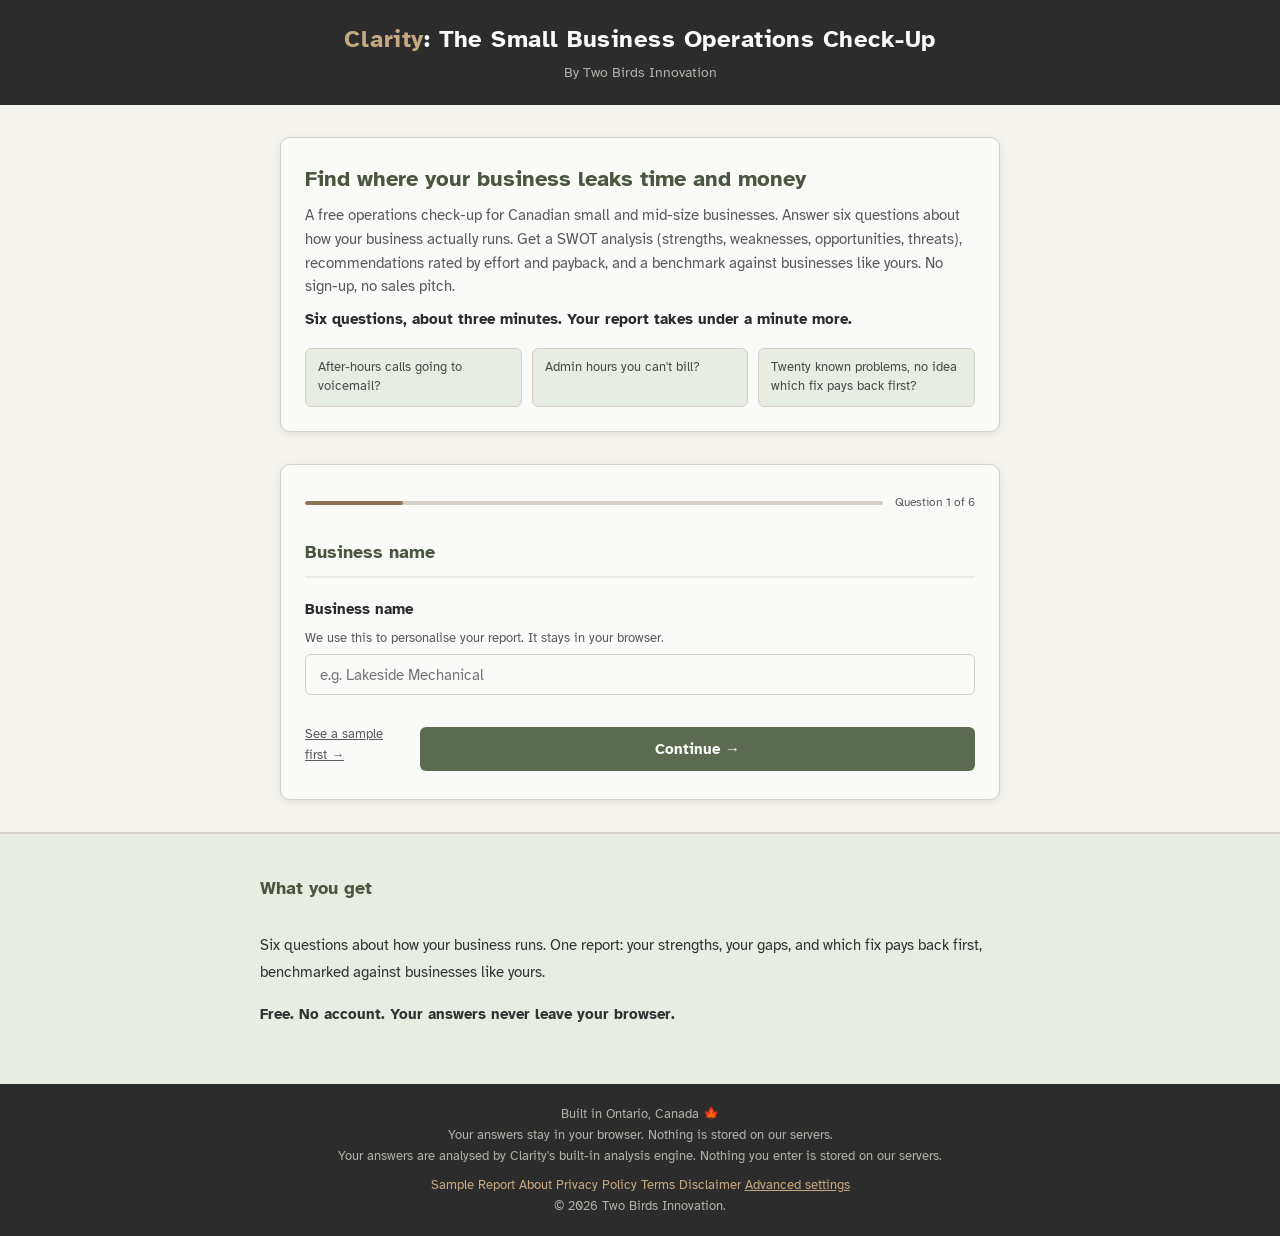
==== index.html @ e4f95f3f "fix(copy): match discovery-call copy to the actual 30-minute cal.com slot The cal.com/twobirds-4n5aj" ====
<!DOCTYPE html>
<html lang="en-CA">
<head>
  <meta charset="UTF-8">
  <meta name="viewport" content="width=device-width, initial-scale=1.0">
  <title>Clarity: Free Operations Check-Up for Canadian Small Businesses | Two Birds Innovation</title>
  <meta name="description" content="Free operations check-up for Canadian small businesses. Answer six questions and get a SWOT analysis, effort-versus-payback recommendations, quick wins, and an industry benchmark. No sign-up.">
  <meta property="og:title" content="Clarity: Free Small Business Operations Check-Up">
  <meta property="og:description" content="Find where your business leaks time and money. A free operations check-up: SWOT analysis, effort-versus-payback recommendations, and an industry benchmark in minutes.">
  <meta property="og:type" content="website">
  <meta property="og:url" content="https://twobirds-kramerica.github.io/clarity/">
  <meta property="og:locale" content="en_CA">
  <link rel="icon" href="data:image/svg+xml,<svg xmlns='http://www.w3.org/2000/svg' viewBox='0 0 100 100'><text y='.9em' font-size='90'>🔍</text></svg>">
  <script type="application/ld+json">
  {
    "@context": "https://schema.org",
    "@graph": [
      {
        "@type": "WebApplication",
        "@id": "https://twobirds-kramerica.github.io/clarity/#app",
        "name": "Clarity: Small Business Operations Check-Up",
        "description": "Free operations check-up for Canadian SMEs. Answers 6 questions and delivers a SWOT analysis, effort-versus-payback recommendations, quick wins, and a readiness score with industry benchmarks.",
        "url": "https://twobirds-kramerica.github.io/clarity/",
        "applicationCategory": "BusinessApplication",
        "operatingSystem": "Web",
        "offers": {
          "@type": "Offer",
          "price": "0",
          "priceCurrency": "CAD",
          "availability": "https://schema.org/InStock"
        },
        "featureList": [
          "Readiness score with Canadian industry benchmarks",
          "SWOT analysis (Strengths, Weaknesses, Opportunities, Threats)",
          "Priority recommendations with effort and payback ratings",
          "Quick wins for immediate action",
          "No sign-up required",
          "Results shareable as PDF"
        ],
        "inLanguage": "en-CA",
        "provider": { "@id": "https://twobirds-kramerica.github.io/two-birds-innovation/#org" }
      },
      {
        "@type": "LocalBusiness",
        "@id": "https://twobirds-kramerica.github.io/two-birds-innovation/#org",
        "name": "Two Birds Innovation",
        "description": "Operations consulting for small and medium-sized businesses in Southwestern Ontario. Helps SMEs find and fix the places their operations leak time and money.",
        "url": "https://twobirds-kramerica.github.io/two-birds-innovation/",
        "address": {
          "@type": "PostalAddress",
          "addressRegion": "ON",
          "addressCountry": "CA"
        },
        "areaServed": {
          "@type": "AdministrativeArea",
          "name": "Southwestern Ontario, Canada"
        },
        "makesOffer": {
          "@type": "Offer",
          "itemOffered": {
            "@type": "Service",
            "name": "Business Operations Assessment",
            "description": "Structured check-up that assesses a business's operations across process, systems, data, and people."
          }
        }
      }
    ]
  }
  </script>
  <style>
    @font-face{font-family:'Atkinson Hyperlegible';font-style:italic;font-weight:400;font-display:optional;src:url('fonts/atkinson-hyperlegible/atkinson-italic-400-ext.woff2') format('woff2');unicode-range:U+0100-02BA,U+02BD-02C5,U+02C7-02CC,U+02CE-02D7,U+02DD-02FF,U+0304,U+0308,U+0329,U+1D00-1DBF,U+1E00-1E9F,U+1EF2-1EFF,U+2020,U+20A0-20AB,U+20AD-20C0,U+2113,U+2C60-2C7F,U+A720-A7FF}
    @font-face{font-family:'Atkinson Hyperlegible';font-style:italic;font-weight:400;font-display:optional;src:url('fonts/atkinson-hyperlegible/atkinson-italic-400.woff2') format('woff2');unicode-range:U+0000-00FF,U+0131,U+0152-0153,U+02BB-02BC,U+02C6,U+02DA,U+02DC,U+0304,U+0308,U+0329,U+2000-206F,U+20AC,U+2122,U+2191,U+2193,U+2212,U+2215,U+FEFF,U+FFFD}
    @font-face{font-family:'Atkinson Hyperlegible';font-style:normal;font-weight:400;font-display:optional;src:url('fonts/atkinson-hyperlegible/atkinson-normal-400-ext.woff2') format('woff2');unicode-range:U+0100-02BA,U+02BD-02C5,U+02C7-02CC,U+02CE-02D7,U+02DD-02FF,U+0304,U+0308,U+0329,U+1D00-1DBF,U+1E00-1E9F,U+1EF2-1EFF,U+2020,U+20A0-20AB,U+20AD-20C0,U+2113,U+2C60-2C7F,U+A720-A7FF}
    @font-face{font-family:'Atkinson Hyperlegible';font-style:normal;font-weight:400;font-display:optional;src:url('fonts/atkinson-hyperlegible/atkinson-normal-400.woff2') format('woff2');unicode-range:U+0000-00FF,U+0131,U+0152-0153,U+02BB-02BC,U+02C6,U+02DA,U+02DC,U+0304,U+0308,U+0329,U+2000-206F,U+20AC,U+2122,U+2191,U+2193,U+2212,U+2215,U+FEFF,U+FFFD}
    @font-face{font-family:'Atkinson Hyperlegible';font-style:normal;font-weight:700;font-display:optional;src:url('fonts/atkinson-hyperlegible/atkinson-bold-700-ext.woff2') format('woff2');unicode-range:U+0100-02BA,U+02BD-02C5,U+02C7-02CC,U+02CE-02D7,U+02DD-02FF,U+0304,U+0308,U+0329,U+1D00-1DBF,U+1E00-1E9F,U+1EF2-1EFF,U+2020,U+20A0-20AB,U+20AD-20C0,U+2113,U+2C60-2C7F,U+A720-A7FF}
    @font-face{font-family:'Atkinson Hyperlegible';font-style:normal;font-weight:700;font-display:optional;src:url('fonts/atkinson-hyperlegible/atkinson-bold-700.woff2') format('woff2');unicode-range:U+0000-00FF,U+0131,U+0152-0153,U+02BB-02BC,U+02C6,U+02DA,U+02DC,U+0304,U+0308,U+0329,U+2000-206F,U+20AC,U+2122,U+2191,U+2193,U+2212,U+2215,U+FEFF,U+FFFD}
    *, *::before, *::after { box-sizing: border-box; margin: 0; padding: 0; }

    :root {
      --olive: #5C6B4F;
      --olive-dark: #4A5640;
      --olive-light: #E8EDE4;
      --charcoal: #2C2C2C;
      --charcoal-light: #4A4A4A;
      --white: #FAFAF8;
      --cream: #F5F3EE;
      --accent: #8B7355;
      --accent-light: #C4A882;
      --error: #962C2C; /* darkened from #B44D4D to meet WCAG AA (4.5:1) on #FDE8E8 */
      --success: #5C8A4F;
      --text: #333333;
      --text-light: #5A5A5A;
      --text-warm: #5C584E;
      --border: #D4D0C8;
      --shadow: 0 2px 8px rgba(0,0,0,0.08);
      --shadow-lg: 0 4px 20px rgba(0,0,0,0.12);
      --radius: 10px;
      --max-width: 760px;
    }

    html { scroll-behavior: smooth; }

    body {
      font-family: 'Atkinson Hyperlegible', -apple-system, BlinkMacSystemFont, 'Segoe UI', Arial, sans-serif;
      background: var(--cream);
      color: var(--text);
      line-height: 1.6;
      min-height: 100vh;
      display: flex;
      flex-direction: column;
    }

    a { color: var(--olive); }
    a:focus-visible, button:focus-visible, input:focus-visible, select:focus-visible, textarea:focus-visible {
      outline: 3px solid var(--olive);
      outline-offset: 2px;
    }

    /* ── Header ────────────────────────────────── */
    .site-header {
      background: var(--charcoal);
      color: var(--white);
      padding: 1.25rem 1.5rem;
      text-align: center;
    }
    .site-header h1 {
      font-size: 1.5rem;
      font-weight: 700;
      letter-spacing: 0.02em;
    }
    .site-header h1 span { color: var(--accent-light); }
    .site-header p {
      font-size: 0.88rem;
      color: #B0B0A8;
      margin-top: 0.25rem;
    }

    /* ── Main ──────────────────────────────────── */
    main {
      flex: 1;
      width: 100%;
      max-width: var(--max-width);
      margin: 0 auto;
      padding: 2rem 1.25rem;
    }

    /* ── Setup Screen ─────────────────────────── */
    .setup-screen {
      display: none;
      max-width: 480px;
      margin: 3rem auto;
      background: var(--white);
      border: 1px solid var(--border);
      border-radius: var(--radius);
      padding: 2.5rem 2rem;
      box-shadow: var(--shadow-lg);
      text-align: center;
    }
    .setup-screen.active { display: block; }
    .setup-screen h2 {
      font-size: 1.35rem;
      color: var(--olive-dark);
      margin-bottom: 0.5rem;
      text-wrap: balance;
    }
    .setup-screen .setup-sub {
      font-size: 0.9rem;
      color: var(--text-light);
      margin-bottom: 1.75rem;
      line-height: 1.55;
    }
    .setup-screen .form-group {
      text-align: left;
      margin-bottom: 1.25rem;
    }
    .setup-screen .setup-link {
      display: inline-block;
      margin-top: 1rem;
      font-size: 0.88rem;
      font-weight: 600;
    }

    /* ── Intro ─────────────────────────────────── */
    .intro {
      display: none;
      background: var(--white);
      border: 1px solid var(--border);
      border-radius: var(--radius);
      padding: 1.5rem;
      margin-bottom: 2rem;
      box-shadow: var(--shadow);
    }
    .intro.active { display: block; }
    .intro h2 { font-size: 1.35rem; color: var(--olive-dark); margin-bottom: 0.5rem; text-wrap: balance; }
    .intro p { font-size: 0.92rem; color: var(--text-light); }
    .symptom-strip {
      display: grid;
      grid-template-columns: 1fr 1fr 1fr;
      gap: 0.6rem;
      margin-top: 1rem;
    }
    .symptom-card {
      background: var(--olive-light);
      border: 1px solid var(--border);
      border-radius: 6px;
      padding: 0.6rem 0.75rem;
      font-size: 0.84rem;
      color: var(--charcoal-light);
      line-height: 1.4;
    }
    @media (max-width: 600px) {
      .symptom-strip { grid-template-columns: 1fr; }
    }

    /* ── Form ──────────────────────────────────── */
    .diagnostic-form {
      display: none;
      background: var(--white);
      border: 1px solid var(--border);
      border-radius: var(--radius);
      padding: 1.75rem 1.5rem;
      box-shadow: var(--shadow);
    }
    .diagnostic-form.active { display: block; }
    .diagnostic-form h2 {
      font-size: 1.15rem;
      color: var(--olive-dark);
      margin-bottom: 1.25rem;
      padding-bottom: 0.75rem;
      border-bottom: 2px solid var(--olive-light);
    }

    .form-group {
      margin-bottom: 1.25rem;
    }
    .form-group label {
      display: block;
      font-weight: 600;
      font-size: 0.92rem;
      margin-bottom: 0.35rem;
      color: var(--charcoal);
    }
    .form-group .hint {
      display: block;
      font-size: 0.82rem;
      color: var(--text-light);
      margin-bottom: 0.35rem;
    }

    input[type="text"],
    input[type="password"],
    select,
    textarea {
      width: 100%;
      padding: 0.65rem 0.85rem;
      border: 1px solid var(--border);
      border-radius: 6px;
      font-size: 0.95rem;
      font-family: inherit;
      color: var(--text);
      background: var(--white);
      transition: border-color 0.2s;
    }
    input:focus, select:focus, textarea:focus {
      border-color: var(--olive);
    }
    textarea { resize: vertical; min-height: 80px; }

    .form-row {
      display: grid;
      grid-template-columns: 1fr 1fr;
      gap: 1rem;
    }

    /* ── Checkbox Group ────────────────────────── */
    .checkbox-group {
      display: grid;
      grid-template-columns: 1fr 1fr;
      gap: 0.5rem 1rem;
    }
    .checkbox-group label {
      font-weight: 400;
      font-size: 0.9rem;
      display: flex;
      align-items: center;
      gap: 0.45rem;
      cursor: pointer;
    }
    .checkbox-group input[type="checkbox"] {
      width: 18px;
      height: 18px;
      accent-color: var(--olive);
      flex-shrink: 0;
    }
    /* ── Buttons ───────────────────────────────── */
    .btn {
      display: inline-flex;
      align-items: center;
      justify-content: center;
      gap: 0.5rem;
      padding: 0.75rem 1.5rem;
      border: none;
      border-radius: 6px;
      font-size: 0.95rem;
      font-weight: 600;
      font-family: inherit;
      cursor: pointer;
      transition: background 0.2s, transform 0.1s;
      min-height: 44px;
      min-width: 44px;
      text-decoration: none;
    }
    .btn:active { transform: scale(0.98); }

    .btn-primary {
      background: var(--olive);
      color: var(--white);
      width: 100%;
      margin-top: 0.5rem;
    }
    .btn-primary:hover { background: var(--olive-dark); }
    .btn-primary:disabled {
      background: #999;
      cursor: not-allowed;
      transform: none;
    }


    /* ── Responsive: Tablet ────────────────────── */
    @media (max-width: 768px) {
      main { padding: 1.5rem 1rem; }
    }

    /* ── Responsive: Mobile ────────────────────── */
    @media (max-width: 600px) {
      .form-row { grid-template-columns: 1fr; }
      .swot-grid { grid-template-columns: 1fr; }
      .checkbox-group { grid-template-columns: 1fr; }
      main { padding: 1rem; }
      .diagnostic-form, .intro { padding: 1.25rem 1rem; }
      .setup-screen { padding: 1.75rem 1.25rem; margin: 1.5rem auto; }
      .results-actions { flex-direction: column; }
      .results-actions .btn { min-width: unset; }
    }

    /* ── 375px phone ──────────────────────────── */
    @media (max-width: 375px) {
      body { font-size: 16px; overflow-x: hidden; }
      main { padding: 0.75rem; }
      .diagnostic-form, .intro, .setup-screen { padding: 1rem 0.75rem; }
      .btn { min-height: 44px; font-size: 1rem; width: 100%; }
      .btn-accent { padding: 14px 20px; font-size: 1.1rem; }
      img, iframe { max-width: 100%; height: auto; }
      h1 { font-size: 1.4rem; }
      h2 { font-size: 1.1rem; }
      .cta-card { padding: 1rem; }
      .cta-card .btn { font-size: 1rem; padding: 14px; }
      .econ-metrics { gap: 1rem; }
      .econ-metric { min-width: 70px; }
    }

    /* ── Skip link ─────────────────────────────── */
    .skip-link {
      position: absolute;
      top: -100%;
      left: 1rem;
      background: var(--olive);
      color: var(--white);
      padding: 0.5rem 1rem;
      border-radius: 0 0 6px 6px;
      z-index: 100;
      font-size: 0.9rem;
    }
    .skip-link:focus { top: 0; }

    /* ── Question step cards ─────────────────────────────────────── */
    .question-card { display: none; }
    .question-card.active { display: block; }
    .question-card.slide-out-left { display: block; pointer-events: none; }
    .question-card.slide-out-right { display: block; pointer-events: none; }

    .step-progress {
      display: flex;
      align-items: center;
      gap: 0.75rem;
      margin-bottom: 1.75rem;
    }
    .step-progress-bar {
      flex: 1;
      height: 4px;
      background: var(--border);
      border-radius: 2px;
      overflow: hidden;
    }
    .step-progress-bar > div {
      height: 100%;
      background: var(--accent);
      border-radius: 2px;
      transition: width 0.3s ease;
    }
    #progressLabel {
      font-size: 0.78rem;
      color: var(--text-light);
      white-space: nowrap;
    }
    .question-heading {
      font-size: 1.3rem;
      font-weight: 700;
      color: var(--olive-dark);
      margin-bottom: 1.25rem;
      line-height: 1.3;
    }
    .step-nav {
      display: flex;
      justify-content: flex-end;
      align-items: center;
      gap: 1rem;
      margin-top: 1.5rem;
    }
    .step-nav.has-back { justify-content: space-between; }
    .btn-ghost {
      background: transparent;
      border: none;
      color: var(--text-light);
      font-size: 0.9rem;
      cursor: pointer;
      padding: 0.4rem 0;
      font-family: inherit;
    }
    .btn-ghost:hover { color: var(--text); }
    .field-hint { font-size: 0.75rem; color: var(--text-light); margin-top: 0.3rem; }

    /* why-built layout inlined to prevent deferred-CSS CLS */
    .why-built { background: var(--olive-light); border-top: 2px solid var(--border); padding: 2.5rem 1.5rem; }
    .why-built-inner { max-width: var(--max-width); margin: 0 auto; }

  </style>
  <link rel="stylesheet" href="clarity-deferred.css" media="print" onload="this.media='all'">
  <noscript><link rel="stylesheet" href="clarity-deferred.css"></noscript>
</head>
<body>
  <a href="#main" class="skip-link">Skip to main content</a>

  <header class="site-header" role="banner">
    <h1><span>Clarity</span>: The Small Business Operations Check-Up</h1>
    <p>By Two Birds Innovation</p>
  </header>

  <main id="main" role="main">

    <!-- ── Setup Screen ──────────────────────── -->
    <div class="setup-screen" id="setupScreen" aria-labelledby="setupHeading">
      <h2 id="setupHeading">Advanced settings</h2>
      <p class="setup-sub" style="text-align:left;"><strong>Analysis engine.</strong> Built-in analysis (recommended) works out of the box. No setup, no account, nothing to configure. If your organisation runs its own language-model service or holds its own service credentials, you can connect them here. Most people should leave this alone.</p>

      <div class="form-group">
        <label for="setupProvider">Analysis engine</label>
        <select id="setupProvider">
          <option value="proxy" selected>Built-in analysis (recommended)</option>
          <option value="anthropic">Anthropic Claude (your own credential)</option>
          <option value="openai">OpenAI GPT-4o (your own credential)</option>
          <option value="gemini">Google Gemini (your own credential)</option>
          <option value="ollama">Ollama (local, no credential)</option>
        </select>
      </div>
      <div class="form-group" id="setupApiKeyGroup">
        <label for="setupApiKey"><span id="setupApiKeyLabel">Service credential</span></label>
        <input type="password" id="setupApiKey" placeholder="sk-ant-..." autocomplete="off" aria-required="true">
        <p class="field-hint">Paste your service credential above. It is kept in your browser only and never sent to us.</p>
      </div>
      <button type="button" class="btn btn-secondary" id="activateBtn" style="width:100%;box-sizing:border-box;">Use built-in analysis &rarr;</button>
      <a href="#" id="getKeyLink" target="_blank" rel="noopener" class="setup-link">Get a credential &rarr;</a>
      <p style="margin-top:0.75rem;font-size:0.8rem;color:var(--text-light);">For technical users only. Your credential never leaves your browser.</p>
      <button type="button" class="btn-ghost" id="setupBackBtn" style="margin-top:1rem;">&larr; Back to the check-up</button>
    </div>

    <!-- ── Intro / Hero ──────────────────────── -->
    <div class="intro active" id="introSection">
      <h2>Find where your business leaks time and money</h2>
      <p>A free operations check-up for Canadian small and mid-size businesses. Answer six questions about how your business actually runs. Get a SWOT analysis (strengths, weaknesses, opportunities, threats), recommendations rated by effort and payback, and a benchmark against businesses like yours. No sign-up, no sales pitch.</p>
      <p style="margin-top:0.6rem;font-weight:600;color:var(--charcoal);">Six questions, about three minutes. Your report takes under a minute more.</p>
      <div class="symptom-strip" aria-label="Common symptoms Clarity finds">
        <div class="symptom-card">After-hours calls going to voicemail?</div>
        <div class="symptom-card">Admin hours you can't bill?</div>
        <div class="symptom-card">Twenty known problems, no idea which fix pays back first?</div>
      </div>
    </div>

    <!-- ── Diagnostic Form ───────────────────── -->
    <form class="diagnostic-form active" id="diagnosticForm" novalidate>

      <div class="step-progress" id="stepProgress" aria-label="Diagnostic progress">
        <div class="step-progress-bar"><div id="progressFill" style="width:17%"></div></div>
        <span id="progressLabel" aria-live="polite">Question 1 of 6</span>
      </div>

      <!-- Step 1: Business Name -->
      <div class="question-card active" id="step1">
        <h2 class="question-heading">Business name</h2>
        <div class="form-group">
          <label for="businessName">Business name</label>
          <span class="hint">We use this to personalise your report. It stays in your browser.</span>
          <input type="text" id="businessName" placeholder="e.g. Lakeside Mechanical" autocomplete="organization">
        </div>
        <div class="step-nav">
          <a href="#" id="showSampleBtn2" style="font-size:0.82rem;color:var(--text-light);align-self:center;">See a sample first &rarr;</a>
          <button type="button" class="btn btn-primary next-btn" data-next="2">Continue &rarr;</button>
        </div>
      </div>

      <!-- Steps 2–6 injected at idle time by clarity.js -->

    </form>

    <!-- ── Loading ───────────────────────────── -->
    <div class="loading" id="loading" role="status" aria-live="polite">
      <div class="loading-dots" aria-hidden="true">
        <span></span><span></span><span></span>
      </div>
      <p><strong>Analysing your business...</strong></p>
      <p>This typically takes 15 - 30 seconds.</p>
    </div>

    <!-- ── Error ─────────────────────────────── -->
    <div class="error-box" id="errorBox" role="alert">
      <strong>Something went wrong</strong>
      <p id="errorMessage"></p>
      <button type="button" class="btn btn-outline" id="tryAgainBtn">Try Again</button>
    </div>

    <!-- ── Results ───────────────────────────── -->
    <div class="results" id="results" aria-live="polite" aria-atomic="false" tabindex="-1">
      <div class="results-header">
        <div class="results-header-text">
          <h2 id="resultsTitle">Diagnostic Results</h2>
          <p id="resultsSubtitle"></p>
          <p class="readiness-line" id="readinessLine" style="display:none"></p>
        </div>
        <p class="report-byline">Prepared by Two Birds Innovation &nbsp;&middot;&nbsp; Confidential</p>
      </div>
      <div class="results-body">
        <div class="demo-banner" id="demoBanner" style="display:none">
          <span>👁️</span>
          <span>This is a <strong>sample report</strong> for a fictional business. <a href="#" id="dismissDemo" style="color:var(--olive-dark)">Run your own diagnostic →</a></span>
        </div>
        <div class="swot-grid" id="swotGrid"></div>
        <div class="recommendations" id="recommendations"></div>
        <div class="quick-wins" id="quickWins"></div>
        <div class="next-step" id="nextStep"></div>
        <div class="pipeda-note" id="pipedaNote" style="display:none"></div>
        <div id="benchmarkContextNote"></div>
        <div id="econContextPlaceholder" style="min-height:115px"></div>
        <div class="cta-card" id="ctaCard">
          <h3>Want to walk through your report with the person who built the tool?</h3>
          <p style="margin-bottom:1rem;">A free 30-minute discovery call. No pitch, no obligation. Bring your report; leave with your first move confirmed.</p>
          <a class="cta-primary-action" href="https://cal.com/twobirds-4n5ajg/30min" target="_blank" rel="noopener">Book a free 30-minute discovery call &rarr;</a>
          <p style="font-size:0.82rem;color:var(--text-warm);margin-bottom:1rem;">An honest conversation about which fix pays back first for your business.</p>

          <!-- Lead capture — submits to Formspree; configure FORMSPREE_ENDPOINT in clarity.js -->
          <form id="leadCaptureForm" style="display:flex;gap:0.5rem;flex-wrap:wrap;margin-bottom:0.75rem;" novalidate>
            <input type="email" id="leadEmail" placeholder="your@email.com" aria-label="Your email address"
              style="flex:1;min-width:200px;padding:0.6rem 0.75rem;border:1px solid var(--accent-light);border-radius:6px;font-size:0.9rem;background:var(--white);color:var(--text);">
            <button type="submit" class="btn btn-accent" id="leadSubmitBtn" style="white-space:nowrap;">Email me a follow-up</button>
          </form>
          <p id="leadCaptureConfirm" style="display:none;font-size:0.85rem;color:var(--olive);font-weight:600;margin-bottom:0.75rem;">&#x2713; Thanks &mdash; Aaron will follow up within 24 hours.</p>

          <p style="font-size:0.78rem;color:var(--text-warm);margin-top:0.75rem;">Aaron &nbsp;&middot;&nbsp; Founder, Two Birds Innovation &nbsp;&middot;&nbsp; <a href="about.html" style="color:#4A5640;">About Clarity</a></p>
        </div>

        <!-- Cross-promo: other free tools from Two Birds Innovation -->
        <div class="related-tools" style="padding:1rem 1.25rem;background:var(--white);border:1px solid var(--border);border-radius:var(--radius);margin-bottom:1.75rem;">
          <h3 style="font-size:0.95rem;color:var(--olive-dark);margin-bottom:0.5rem;">Other free tools from Two Birds Innovation</h3>
          <p style="font-size:0.88rem;color:var(--text-light);margin-bottom:0.75rem;">Built in the same private-by-design spirit — your data stays in your browser.</p>
          <ul style="list-style:none;padding:0;margin:0;font-size:0.9rem;">
            <li style="margin-bottom:0.5rem;">
              <a href="https://twobirds-kramerica.github.io/career-coach/" target="_blank" rel="noopener" style="color:var(--olive);">Career Coach →</a>
              <span style="color:var(--text-light);">Job-application tool. CV-vs-posting analysis, cover letters, salary negotiation.</span>
            </li>
            <li>
              <a href="https://twobirds-kramerica.github.io/digital-confidence/" target="_blank" rel="noopener" style="color:var(--olive);">Digital Confidence Centre →</a>
              <span style="color:var(--text-light);">Free digital-literacy course. Designed for seniors, works for every age.</span>
            </li>
          </ul>
        </div>

        <div class="results-actions">
          <button type="button" class="btn btn-secondary" onclick="window.print()">Print Report</button>
          <button type="button" class="btn btn-outline" id="saveReportBtn">Save Report</button>
          <button type="button" class="btn btn-outline" id="runAnotherBtn">Run Another Diagnostic</button>
        </div>
      </div>
    </div>
  </main>

  <section class="why-built" id="why-built" aria-labelledby="whyBuiltHeading">
    <div class="why-built-inner">
      <h2 id="whyBuiltHeading" style="font-size:1.1rem;">What you get</h2>
      <div class="why-built-content">
        <p>Six questions about how your business runs. One report: your strengths, your gaps, and which fix pays back first, benchmarked against businesses like yours.</p>
        <p style="margin-top:0.5rem;"><strong>Free. No account. Your answers never leave your browser.</strong></p>
      </div>
    </div>
  </section>

  <footer class="site-footer" role="contentinfo">
    <p>Built in Ontario, Canada <span aria-hidden="true">🍁</span></p>
    <p>Your answers stay in your browser. Nothing is stored on our servers.</p>
    <p id="providerNote">Your answers are analysed by Clarity's built-in analysis engine. Nothing you enter is stored on our servers.</p>
    <div class="footer-links">
      <a href="sample-diagnostic.html" class="footer-link-btn" style="text-decoration:none;">Sample Report</a>
      <a href="about.html" class="footer-link-btn" style="text-decoration:none;">About</a>
      <a href="privacy.html" class="footer-link-btn" style="text-decoration:none;">Privacy Policy</a>
      <a href="terms.html" class="footer-link-btn" style="text-decoration:none;">Terms</a>
      <a href="disclaimer.html" class="footer-link-btn" style="text-decoration:none;">Disclaimer</a>
      <button type="button" id="resetKeyLink" class="footer-link-btn">Advanced settings</button>
    </div>
    <p>&copy; 2026 Two Birds Innovation.</p>
  </footer>

  <script src="llm-provider.js" defer></script>
  <script src="js/clarity.js" defer></script>
  <script>
  (function () {
    var setup = document.getElementById('setupScreen');
    if (!setup) return;
    var FOCUSABLE = 'a[href],button:not([disabled]),input:not([disabled]),select:not([disabled]),textarea:not([disabled]),[tabindex]:not([tabindex="-1"])';
    setup.addEventListener('keydown', function (e) {
      if (e.key !== 'Tab' || !setup.classList.contains('active')) return;
      var nodes = Array.from(setup.querySelectorAll(FOCUSABLE)).filter(function (n) {
        return !n.closest('[hidden]') && n.offsetParent !== null;
      });
      if (!nodes.length) return;
      var first = nodes[0], last = nodes[nodes.length - 1];
      if (e.shiftKey) {
        if (document.activeElement === first) { e.preventDefault(); last.focus(); }
      } else {
        if (document.activeElement === last) { e.preventDefault(); first.focus(); }
      }
    });
  }());
  </script>
  <script>
  (function () {
    fetch('https://www.bankofcanada.ca/valet/observations/FXCADUSD,V122514/json?recent=5')
      .then(function (r) { return r.json(); })
      .then(function (data) {
        var obs = (data.observations || []).slice().reverse();
        var cadUsd = null, overnightRate = null, date = null;
        obs.forEach(function (o) {
          if (!cadUsd        && o.FXCADUSD) { cadUsd        = parseFloat(o.FXCADUSD['v']).toFixed(4); date = o.d; }
          if (!overnightRate && o.V122514)   { overnightRate = parseFloat(o.V122514['v']).toFixed(2) + '%'; }
        });
        if (!cadUsd && !overnightRate) return;
        var ph = document.getElementById('econContextPlaceholder');
        if (!ph) return;
        ph.innerHTML =
          '<div class="econ-context">'
          + '<div class="econ-context-header">Canadian Economic Context</div>'
          + '<div class="econ-metrics">'
          + (cadUsd        ? '<div class="econ-metric"><span class="econ-metric-value">' + cadUsd        + '</span><span class="econ-metric-label">CAD / USD</span></div>' : '')
          + (overnightRate ? '<div class="econ-metric"><span class="econ-metric-value">' + overnightRate + '</span><span class="econ-metric-label">Overnight Rate (BoC)</span></div>' : '')
          + (date          ? '<div class="econ-metric"><span class="econ-metric-value">' + date          + '</span><span class="econ-metric-label">BoC data as of</span></div>' : '')
          + '</div>'
          + '<div class="econ-source">Source: Bank of Canada Valet API · updated daily · no data stored</div>'
          + '</div>';
      })
      .catch(function () {}); // silent fail — card stays absent
  }());
  </script>
</body>
</html>
---- clarity-deferred.css ----
/* Non-critical CSS — deferred load. Inline <style> holds critical-path only. */

/* ── Checkbox: disabled + hint ──────────────────────────── */
.checkbox-group label.disabled-check {
  opacity: 0.45;
  cursor: not-allowed;
}
.checkbox-hint {
  font-size: 0.82rem;
  color: var(--text-light);
  margin-bottom: 0.4rem;
}

/* ── Buttons: secondary, outline, accent ─────────────────── */
.btn-secondary {
  background: var(--charcoal);
  color: var(--white);
}
.btn-secondary:hover { background: var(--charcoal-light); }

.btn-outline {
  background: transparent;
  color: var(--olive);
  border: 2px solid var(--olive);
}
.btn-outline:hover { background: var(--olive-light); }

.btn-accent {
  background: var(--accent);
  color: var(--white);
}
.btn-accent:hover { background: #7A6548; }

/* ── Loading ─────────────────────────────────────────────── */
.loading {
  display: none;
  text-align: center;
  padding: 3rem 1.5rem;
  background: var(--white);
  border: 1px solid var(--border);
  border-radius: var(--radius);
  margin-top: 2rem;
  box-shadow: var(--shadow);
}
.loading.active { display: block; }
.loading-dots {
  display: inline-flex;
  gap: 0.35rem;
  margin-bottom: 1rem;
}
.loading-dots span {
  width: 12px;
  height: 12px;
  background: var(--olive);
  border-radius: 50%;
  animation: dotPulse 1.4s ease-in-out infinite;
}
.loading-dots span:nth-child(2) { animation-delay: 0.2s; }
.loading-dots span:nth-child(3) { animation-delay: 0.4s; }
@keyframes dotPulse {
  0%, 80%, 100% { opacity: 0.25; transform: scale(0.8); }
  40% { opacity: 1; transform: scale(1); }
}
.loading p { color: var(--text-light); font-size: 0.92rem; }
.loading p strong { color: var(--charcoal); }

/* ── Error ───────────────────────────────────────────────── */
.error-box {
  display: none;
  padding: 1.5rem;
  background: #FDE8E8;
  border: 1px solid var(--error);
  border-radius: var(--radius);
  margin-top: 2rem;
  text-align: center;
}
.error-box.active { display: block; }
.error-box strong { display: block; margin-bottom: 0.35rem; color: var(--error); font-size: 1rem; }
.error-box p { color: var(--error); font-size: 0.92rem; margin-bottom: 1rem; }
.error-box .btn { margin: 0 auto; }

/* ── Results ─────────────────────────────────────────────── */
.results {
  display: none;
  margin-top: 2rem;
}
.results.active { display: block; }

.results-header {
  background: var(--olive);
  color: var(--white);
  padding: 1.25rem 1.5rem;
  border-radius: var(--radius) var(--radius) 0 0;
}
.results-header-text h2 { font-size: 1.15rem; margin-bottom: 0.25rem; }
.results-header-text p { font-size: 0.85rem; opacity: 0.85; }
.readiness-line {
  font-size: 0.82rem;
  opacity: 0.9;
  margin-top: 0.2rem;
}
.demo-banner {
  background: #FFF9C4;
  border: 1.5px solid #F9A825;
  border-radius: 8px;
  padding: 0.6rem 1rem;
  margin-bottom: 1.25rem;
  font-size: 0.88rem;
  color: #5D4037;
  display: flex;
  align-items: center;
  gap: 0.5rem;
}

.results-body {
  background: var(--white);
  border: 1px solid var(--border);
  border-top: none;
  border-radius: 0 0 var(--radius) var(--radius);
  padding: 1.5rem;
  box-shadow: var(--shadow-lg);
}

/* ── SWOT Grid ───────────────────────────────────────────── */
.swot-grid {
  display: grid;
  grid-template-columns: 1fr 1fr;
  gap: 1rem;
  margin-bottom: 1.75rem;
}
.swot-card {
  padding: 1rem;
  border-radius: 8px;
  font-size: 0.88rem;
  line-height: 1.55;
}
.swot-card h3 {
  font-size: 0.95rem;
  margin-bottom: 0.5rem;
}
.swot-s { background: var(--olive-light); border: 1px solid #A8BA9E; }
.swot-s h3 { color: var(--olive-dark); }
.swot-w { background: var(--cream); border: 1px solid var(--accent-light); }
.swot-w h3 { color: var(--accent); }
.swot-o { background: #EEF1ED; border: 1px solid #B5C4AF; }
.swot-o h3 { color: #3D5232; }
.swot-t { background: #F2EDEA; border: 1px solid #D4B99A; }
.swot-t h3 { color: #7A5C3A; }
.swot-card ul { padding-left: 1.1rem; margin: 0; }
.swot-card li { margin-bottom: 0.3rem; }

/* ── Recommendations ─────────────────────────────────────── */
.recommendations {
  margin-bottom: 1.75rem;
  counter-reset: rec-counter;
}
.recommendations h3 {
  font-size: 1rem;
  color: var(--olive-dark);
  margin-bottom: 0.75rem;
  padding-bottom: 0.5rem;
  border-bottom: 2px solid var(--olive-light);
}
.rec-item {
  padding: 1rem 1rem 0.85rem;
  background: var(--cream);
  border-radius: 8px;
  margin-bottom: 0.75rem;
  border: 1px solid var(--border);
  counter-increment: rec-counter;
  position: relative;
}
.rec-item::before {
  content: counter(rec-counter);
  position: absolute;
  top: 0.85rem;
  right: 1rem;
  font-size: 0.75rem;
  font-weight: 700;
  color: var(--olive);
  opacity: 0.55;
}
.rec-item h4 {
  font-size: 0.92rem;
  color: var(--charcoal);
  margin-bottom: 0.35rem;
}
.rec-item p { font-size: 0.88rem; color: var(--text-light); margin-bottom: 0.5rem; }
.rec-badges {
  display: flex;
  gap: 0.5rem;
  flex-wrap: wrap;
}
.badge {
  display: inline-block;
  padding: 0.15rem 0.6rem;
  border-radius: 12px;
  font-size: 0.75rem;
  font-weight: 600;
  letter-spacing: 0.01em;
}
.badge-effort { background: #E8EDE4; color: var(--olive-dark); }
.badge-impact-high   { background: var(--olive-light); color: var(--olive-dark); }
.badge-impact-medium { background: #F0EBE1; color: #6B4F2A; }
.badge-impact-low    { background: var(--cream); color: #6E5A41; }

/* ── Quick Wins ──────────────────────────────────────────── */
.quick-wins {
  margin-bottom: 1.75rem;
}
.quick-wins h3 {
  font-size: 1rem;
  color: var(--olive-dark);
  margin-bottom: 0.75rem;
  padding-bottom: 0.5rem;
  border-bottom: 2px solid var(--olive-light);
}
.qw-card {
  display: flex;
  align-items: flex-start;
  gap: 0.65rem;
  padding: 0.85rem 1rem;
  background: #F0F7ED;
  border: 1px solid #C5D9BC;
  border-radius: 8px;
  margin-bottom: 0.6rem;
  font-size: 0.9rem;
  line-height: 1.5;
}
.qw-num {
  flex-shrink: 0;
  width: 26px;
  height: 26px;
  background: var(--olive);
  color: var(--white);
  border-radius: 50%;
  display: flex;
  align-items: center;
  justify-content: center;
  font-size: 0.78rem;
  font-weight: 700;
}

/* ── Next Step ───────────────────────────────────────────── */
.next-step {
  padding: 1.25rem;
  background: var(--olive-light);
  border-radius: 8px;
  border: 1px solid #B8C4AD;
  margin-bottom: 1.75rem;
}
.pipeda-note {
  padding: 1rem 1.25rem;
  background: #f0f4ff;
  border-radius: 8px;
  border: 1px solid #c5d5f0;
  margin-bottom: 1.75rem;
  font-size: 0.9rem;
}
.pipeda-note h3 {
  font-size: 0.9rem;
  color: #1a2744;
  margin-bottom: 0.4rem;
}
.pipeda-note p { margin: 0; color: #333; line-height: 1.6; }
.benchmark-note {
  padding: 0.75rem 1rem;
  background: var(--olive-light);
  border: 1px solid #BEC9B9;
  border-radius: 8px;
  margin-bottom: 1.75rem;
  font-size: 0.82rem;
  color: var(--text-light);
  line-height: 1.55;
}
.benchmark-note strong { color: var(--olive-dark); }
.next-step h3 {
  font-size: 1rem;
  color: var(--olive-dark);
  margin-bottom: 0.5rem;
}
.next-step p { font-size: 0.92rem; }

/* ── Consultation CTA ────────────────────────────────────── */
.cta-card {
  padding: 1.5rem;
  background: #EDE8DF;
  border: 1px solid var(--accent-light);
  border-radius: var(--radius);
  text-align: center;
  margin-bottom: 1.75rem;
}
.cta-card h3 {
  font-size: 1.05rem;
  color: var(--charcoal);
  margin-bottom: 0.3rem;
}
.cta-card p {
  font-size: 0.88rem;
  color: var(--text-light);
  margin-bottom: 1rem;
}

/* ── Results Actions ─────────────────────────────────────── */
.results-actions {
  display: flex;
  gap: 0.75rem;
  flex-wrap: wrap;
}
.results-actions .btn { flex: 1; min-width: 160px; justify-content: center; }

/* ── Footer ──────────────────────────────────────────────── */
.site-footer {
  background: var(--charcoal);
  color: #B0B0A8;
  text-align: center;
  padding: 1.25rem;
  font-size: 0.82rem;
}
.site-footer a { color: var(--accent-light); }
.footer-links {
  margin-top: 0.5rem;
}
.footer-links a,
.footer-links .footer-link-btn {
  font-size: 0.8rem;
  cursor: pointer;
}
.footer-link-btn {
  background: none;
  border: 0;
  padding: 0;
  color: var(--accent-light);
  text-decoration: underline;
  font-family: inherit;
}
.footer-link-btn:focus-visible {
  outline: 2px solid var(--accent-light);
  outline-offset: 3px;
}

/* ── Fieldset reset for checkbox group ───────────────────── */
fieldset.form-group {
  border: 0;
  padding: 0;
}
fieldset.form-group legend {
  display: block;
  font-weight: 600;
  font-size: 0.92rem;
  margin-bottom: 0.35rem;
  color: var(--charcoal);
  padding: 0;
}

/* ── Print ───────────────────────────────────────────────── */
@media print {
  .site-header, .site-footer, .diagnostic-form, .intro,
  .loading, .error-box, .results-actions, .cta-card, .setup-screen { display: none !important; }
  .results { display: block !important; margin-top: 0; }
  .results-header { background: #333 !important; -webkit-print-color-adjust: exact; print-color-adjust: exact; }
  .swot-card { -webkit-print-color-adjust: exact; print-color-adjust: exact; }
  .qw-card { -webkit-print-color-adjust: exact; print-color-adjust: exact; }
  .badge { -webkit-print-color-adjust: exact; print-color-adjust: exact; }
  body { background: #fff; }
  main { max-width: 100%; padding: 0; }
}

/* ── Reduced motion: loading dots ────────────────────────── */
@media (prefers-reduced-motion: reduce) {
  .loading-dots span { animation: none; opacity: 1; transform: scale(1); }
  html { scroll-behavior: auto; }
}

/* ── Why I built this ────────────────────────────────────── */

.why-built h2 {
  font-size: 1.2rem;
  font-weight: 700;
  color: var(--olive-dark);
  margin-bottom: 1.25rem;
  padding-bottom: 0.5rem;
  border-bottom: 2px solid var(--olive-light);
}
.why-built-content p {
  color: var(--text);
  font-size: 0.95rem;
  line-height: 1.75;
  margin-bottom: 1rem;
}
.why-built-sig {
  margin-top: 1.5rem;
  padding-top: 1rem;
  border-top: 1px solid var(--border);
  font-size: 0.88rem;
  color: var(--text-light);
  line-height: 1.6;
}
.why-built-sig strong {
  color: var(--olive-dark);
  font-weight: 600;
}

/* ── Canadian Economic Context card ──────────────────────── */
.econ-context {
  background: var(--white);
  border: 1px solid var(--border);
  border-top: 3px solid var(--accent);
  border-radius: var(--radius);
  padding: 0.85rem 1.1rem;
  margin-bottom: 1.25rem;
  font-size: 0.88rem;
}
.econ-context-header {
  font-size: 0.76rem;
  font-weight: 600;
  color: var(--text-light);
  text-transform: uppercase;
  letter-spacing: 0.05em;
  margin-bottom: 0.65rem;
}
.econ-metrics { display: flex; gap: 1.75rem; flex-wrap: wrap; }
.econ-metric { display: flex; flex-direction: column; gap: 2px; min-width: 80px; }
.econ-metric-value { font-size: 1.05rem; font-weight: 700; color: var(--text); }
.econ-metric-label { font-size: 0.75rem; color: var(--text-light); }
.econ-source { font-size: 0.73rem; color: var(--text-light); margin-top: 0.55rem; font-style: italic; }

/* ── Prominent book-call CTA ─────────────────────────────── */
.cta-primary-action {
  display: block;
  width: 100%;
  box-sizing: border-box;
  padding: 0.9rem 1.25rem;
  background: var(--olive);
  color: var(--white);
  font-size: 1rem;
  font-weight: 600;
  text-align: center;
  border-radius: var(--radius);
  text-decoration: none;
  margin-bottom: 0.75rem;
  transition: background 0.15s;
}
.cta-primary-action:hover { background: var(--olive-dark); }

/* ── S-CLARITY: report byline in results header ──────────── */
.report-byline {
  font-size: 0.74rem;
  color: rgba(255,255,255,0.65);
  letter-spacing: 0.07em;
  text-transform: uppercase;
  margin-top: 0.85rem;
  padding-top: 0.65rem;
  border-top: 1px solid rgba(255,255,255,0.2);
}

/* ── S-CLARITY: CTA card typography upgrade ──────────────── */
.cta-card h3 {
  font-size: 1.25rem;
}
.cta-card .cta-primary-action {
  font-size: 1rem;
  padding: 1rem 1.5rem;
  letter-spacing: 0.01em;
}

/* ── Step transition animations (deferred — only needed after first user interaction) ── */
.question-card.active { animation: stepIn 0.25s ease forwards; }
.question-card.slide-in-right { animation: stepInRight 0.25s ease forwards; }
.question-card.slide-in-left  { animation: stepInLeft  0.25s ease forwards; }
.question-card.slide-out-left { animation: stepOutLeft 0.2s ease forwards; }
.question-card.slide-out-right { animation: stepOutRight 0.2s ease forwards; }
@keyframes stepIn        { from { opacity: 0; transform: translateX(20px); } to { opacity: 1; transform: translateX(0); } }
@keyframes stepInRight   { from { opacity: 0; transform: translateX(20px); } to { opacity: 1; transform: translateX(0); } }
@keyframes stepInLeft    { from { opacity: 0; transform: translateX(-20px); } to { opacity: 1; transform: translateX(0); } }
@keyframes stepOutLeft   { from { opacity: 1; transform: translateX(0); } to { opacity: 0; transform: translateX(-20px); } }
@keyframes stepOutRight  { from { opacity: 1; transform: translateX(0); } to { opacity: 0; transform: translateX(20px); } }
@media (prefers-reduced-motion: reduce) {
  .question-card.active, .question-card.slide-in-right, .question-card.slide-in-left,
  .question-card.slide-out-left, .question-card.slide-out-right {
    animation: none !important;
    transform: none !important;
  }
}
---- clarity-deferred.css ----
/* Non-critical CSS — deferred load. Inline <style> holds critical-path only. */

/* ── Checkbox: disabled + hint ──────────────────────────── */
.checkbox-group label.disabled-check {
  opacity: 0.45;
  cursor: not-allowed;
}
.checkbox-hint {
  font-size: 0.82rem;
  color: var(--text-light);
  margin-bottom: 0.4rem;
}

/* ── Buttons: secondary, outline, accent ─────────────────── */
.btn-secondary {
  background: var(--charcoal);
  color: var(--white);
}
.btn-secondary:hover { background: var(--charcoal-light); }

.btn-outline {
  background: transparent;
  color: var(--olive);
  border: 2px solid var(--olive);
}
.btn-outline:hover { background: var(--olive-light); }

.btn-accent {
  background: var(--accent);
  color: var(--white);
}
.btn-accent:hover { background: #7A6548; }

/* ── Loading ─────────────────────────────────────────────── */
.loading {
  display: none;
  text-align: center;
  padding: 3rem 1.5rem;
  background: var(--white);
  border: 1px solid var(--border);
  border-radius: var(--radius);
  margin-top: 2rem;
  box-shadow: var(--shadow);
}
.loading.active { display: block; }
.loading-dots {
  display: inline-flex;
  gap: 0.35rem;
  margin-bottom: 1rem;
}
.loading-dots span {
  width: 12px;
  height: 12px;
  background: var(--olive);
  border-radius: 50%;
  animation: dotPulse 1.4s ease-in-out infinite;
}
.loading-dots span:nth-child(2) { animation-delay: 0.2s; }
.loading-dots span:nth-child(3) { animation-delay: 0.4s; }
@keyframes dotPulse {
  0%, 80%, 100% { opacity: 0.25; transform: scale(0.8); }
  40% { opacity: 1; transform: scale(1); }
}
.loading p { color: var(--text-light); font-size: 0.92rem; }
.loading p strong { color: var(--charcoal); }

/* ── Error ───────────────────────────────────────────────── */
.error-box {
  display: none;
  padding: 1.5rem;
  background: #FDE8E8;
  border: 1px solid var(--error);
  border-radius: var(--radius);
  margin-top: 2rem;
  text-align: center;
}
.error-box.active { display: block; }
.error-box strong { display: block; margin-bottom: 0.35rem; color: var(--error); font-size: 1rem; }
.error-box p { color: var(--error); font-size: 0.92rem; margin-bottom: 1rem; }
.error-box .btn { margin: 0 auto; }

/* ── Results ─────────────────────────────────────────────── */
.results {
  display: none;
  margin-top: 2rem;
}
.results.active { display: block; }

.results-header {
  background: var(--olive);
  color: var(--white);
  padding: 1.25rem 1.5rem;
  border-radius: var(--radius) var(--radius) 0 0;
}
.results-header-text h2 { font-size: 1.15rem; margin-bottom: 0.25rem; }
.results-header-text p { font-size: 0.85rem; opacity: 0.85; }
.readiness-line {
  font-size: 0.82rem;
  opacity: 0.9;
  margin-top: 0.2rem;
}
.demo-banner {
  background: #FFF9C4;
  border: 1.5px solid #F9A825;
  border-radius: 8px;
  padding: 0.6rem 1rem;
  margin-bottom: 1.25rem;
  font-size: 0.88rem;
  color: #5D4037;
  display: flex;
  align-items: center;
  gap: 0.5rem;
}

.results-body {
  background: var(--white);
  border: 1px solid var(--border);
  border-top: none;
  border-radius: 0 0 var(--radius) var(--radius);
  padding: 1.5rem;
  box-shadow: var(--shadow-lg);
}

/* ── SWOT Grid ───────────────────────────────────────────── */
.swot-grid {
  display: grid;
  grid-template-columns: 1fr 1fr;
  gap: 1rem;
  margin-bottom: 1.75rem;
}
.swot-card {
  padding: 1rem;
  border-radius: 8px;
  font-size: 0.88rem;
  line-height: 1.55;
}
.swot-card h3 {
  font-size: 0.95rem;
  margin-bottom: 0.5rem;
}
.swot-s { background: var(--olive-light); border: 1px solid #A8BA9E; }
.swot-s h3 { color: var(--olive-dark); }
.swot-w { background: var(--cream); border: 1px solid var(--accent-light); }
.swot-w h3 { color: var(--accent); }
.swot-o { background: #EEF1ED; border: 1px solid #B5C4AF; }
.swot-o h3 { color: #3D5232; }
.swot-t { background: #F2EDEA; border: 1px solid #D4B99A; }
.swot-t h3 { color: #7A5C3A; }
.swot-card ul { padding-left: 1.1rem; margin: 0; }
.swot-card li { margin-bottom: 0.3rem; }

/* ── Recommendations ─────────────────────────────────────── */
.recommendations {
  margin-bottom: 1.75rem;
  counter-reset: rec-counter;
}
.recommendations h3 {
  font-size: 1rem;
  color: var(--olive-dark);
  margin-bottom: 0.75rem;
  padding-bottom: 0.5rem;
  border-bottom: 2px solid var(--olive-light);
}
.rec-item {
  padding: 1rem 1rem 0.85rem;
  background: var(--cream);
  border-radius: 8px;
  margin-bottom: 0.75rem;
  border: 1px solid var(--border);
  counter-increment: rec-counter;
  position: relative;
}
.rec-item::before {
  content: counter(rec-counter);
  position: absolute;
  top: 0.85rem;
  right: 1rem;
  font-size: 0.75rem;
  font-weight: 700;
  color: var(--olive);
  opacity: 0.55;
}
.rec-item h4 {
  font-size: 0.92rem;
  color: var(--charcoal);
  margin-bottom: 0.35rem;
}
.rec-item p { font-size: 0.88rem; color: var(--text-light); margin-bottom: 0.5rem; }
.rec-badges {
  display: flex;
  gap: 0.5rem;
  flex-wrap: wrap;
}
.badge {
  display: inline-block;
  padding: 0.15rem 0.6rem;
  border-radius: 12px;
  font-size: 0.75rem;
  font-weight: 600;
  letter-spacing: 0.01em;
}
.badge-effort { background: #E8EDE4; color: var(--olive-dark); }
.badge-impact-high   { background: var(--olive-light); color: var(--olive-dark); }
.badge-impact-medium { background: #F0EBE1; color: #6B4F2A; }
.badge-impact-low    { background: var(--cream); color: #6E5A41; }

/* ── Quick Wins ──────────────────────────────────────────── */
.quick-wins {
  margin-bottom: 1.75rem;
}
.quick-wins h3 {
  font-size: 1rem;
  color: var(--olive-dark);
  margin-bottom: 0.75rem;
  padding-bottom: 0.5rem;
  border-bottom: 2px solid var(--olive-light);
}
.qw-card {
  display: flex;
  align-items: flex-start;
  gap: 0.65rem;
  padding: 0.85rem 1rem;
  background: #F0F7ED;
  border: 1px solid #C5D9BC;
  border-radius: 8px;
  margin-bottom: 0.6rem;
  font-size: 0.9rem;
  line-height: 1.5;
}
.qw-num {
  flex-shrink: 0;
  width: 26px;
  height: 26px;
  background: var(--olive);
  color: var(--white);
  border-radius: 50%;
  display: flex;
  align-items: center;
  justify-content: center;
  font-size: 0.78rem;
  font-weight: 700;
}

/* ── Next Step ───────────────────────────────────────────── */
.next-step {
  padding: 1.25rem;
  background: var(--olive-light);
  border-radius: 8px;
  border: 1px solid #B8C4AD;
  margin-bottom: 1.75rem;
}
.pipeda-note {
  padding: 1rem 1.25rem;
  background: #f0f4ff;
  border-radius: 8px;
  border: 1px solid #c5d5f0;
  margin-bottom: 1.75rem;
  font-size: 0.9rem;
}
.pipeda-note h3 {
  font-size: 0.9rem;
  color: #1a2744;
  margin-bottom: 0.4rem;
}
.pipeda-note p { margin: 0; color: #333; line-height: 1.6; }
.benchmark-note {
  padding: 0.75rem 1rem;
  background: var(--olive-light);
  border: 1px solid #BEC9B9;
  border-radius: 8px;
  margin-bottom: 1.75rem;
  font-size: 0.82rem;
  color: var(--text-light);
  line-height: 1.55;
}
.benchmark-note strong { color: var(--olive-dark); }
.next-step h3 {
  font-size: 1rem;
  color: var(--olive-dark);
  margin-bottom: 0.5rem;
}
.next-step p { font-size: 0.92rem; }

/* ── Consultation CTA ────────────────────────────────────── */
.cta-card {
  padding: 1.5rem;
  background: #EDE8DF;
  border: 1px solid var(--accent-light);
  border-radius: var(--radius);
  text-align: center;
  margin-bottom: 1.75rem;
}
.cta-card h3 {
  font-size: 1.05rem;
  color: var(--charcoal);
  margin-bottom: 0.3rem;
}
.cta-card p {
  font-size: 0.88rem;
  color: var(--text-light);
  margin-bottom: 1rem;
}

/* ── Results Actions ─────────────────────────────────────── */
.results-actions {
  display: flex;
  gap: 0.75rem;
  flex-wrap: wrap;
}
.results-actions .btn { flex: 1; min-width: 160px; justify-content: center; }

/* ── Footer ──────────────────────────────────────────────── */
.site-footer {
  background: var(--charcoal);
  color: #B0B0A8;
  text-align: center;
  padding: 1.25rem;
  font-size: 0.82rem;
}
.site-footer a { color: var(--accent-light); }
.footer-links {
  margin-top: 0.5rem;
}
.footer-links a,
.footer-links .footer-link-btn {
  font-size: 0.8rem;
  cursor: pointer;
}
.footer-link-btn {
  background: none;
  border: 0;
  padding: 0;
  color: var(--accent-light);
  text-decoration: underline;
  font-family: inherit;
}
.footer-link-btn:focus-visible {
  outline: 2px solid var(--accent-light);
  outline-offset: 3px;
}

/* ── Fieldset reset for checkbox group ───────────────────── */
fieldset.form-group {
  border: 0;
  padding: 0;
}
fieldset.form-group legend {
  display: block;
  font-weight: 600;
  font-size: 0.92rem;
  margin-bottom: 0.35rem;
  color: var(--charcoal);
  padding: 0;
}

/* ── Print ───────────────────────────────────────────────── */
@media print {
  .site-header, .site-footer, .diagnostic-form, .intro,
  .loading, .error-box, .results-actions, .cta-card, .setup-screen { display: none !important; }
  .results { display: block !important; margin-top: 0; }
  .results-header { background: #333 !important; -webkit-print-color-adjust: exact; print-color-adjust: exact; }
  .swot-card { -webkit-print-color-adjust: exact; print-color-adjust: exact; }
  .qw-card { -webkit-print-color-adjust: exact; print-color-adjust: exact; }
  .badge { -webkit-print-color-adjust: exact; print-color-adjust: exact; }
  body { background: #fff; }
  main { max-width: 100%; padding: 0; }
}

/* ── Reduced motion: loading dots ────────────────────────── */
@media (prefers-reduced-motion: reduce) {
  .loading-dots span { animation: none; opacity: 1; transform: scale(1); }
  html { scroll-behavior: auto; }
}

/* ── Why I built this ────────────────────────────────────── */

.why-built h2 {
  font-size: 1.2rem;
  font-weight: 700;
  color: var(--olive-dark);
  margin-bottom: 1.25rem;
  padding-bottom: 0.5rem;
  border-bottom: 2px solid var(--olive-light);
}
.why-built-content p {
  color: var(--text);
  font-size: 0.95rem;
  line-height: 1.75;
  margin-bottom: 1rem;
}
.why-built-sig {
  margin-top: 1.5rem;
  padding-top: 1rem;
  border-top: 1px solid var(--border);
  font-size: 0.88rem;
  color: var(--text-light);
  line-height: 1.6;
}
.why-built-sig strong {
  color: var(--olive-dark);
  font-weight: 600;
}

/* ── Canadian Economic Context card ──────────────────────── */
.econ-context {
  background: var(--white);
  border: 1px solid var(--border);
  border-top: 3px solid var(--accent);
  border-radius: var(--radius);
  padding: 0.85rem 1.1rem;
  margin-bottom: 1.25rem;
  font-size: 0.88rem;
}
.econ-context-header {
  font-size: 0.76rem;
  font-weight: 600;
  color: var(--text-light);
  text-transform: uppercase;
  letter-spacing: 0.05em;
  margin-bottom: 0.65rem;
}
.econ-metrics { display: flex; gap: 1.75rem; flex-wrap: wrap; }
.econ-metric { display: flex; flex-direction: column; gap: 2px; min-width: 80px; }
.econ-metric-value { font-size: 1.05rem; font-weight: 700; color: var(--text); }
.econ-metric-label { font-size: 0.75rem; color: var(--text-light); }
.econ-source { font-size: 0.73rem; color: var(--text-light); margin-top: 0.55rem; font-style: italic; }

/* ── Prominent book-call CTA ─────────────────────────────── */
.cta-primary-action {
  display: block;
  width: 100%;
  box-sizing: border-box;
  padding: 0.9rem 1.25rem;
  background: var(--olive);
  color: var(--white);
  font-size: 1rem;
  font-weight: 600;
  text-align: center;
  border-radius: var(--radius);
  text-decoration: none;
  margin-bottom: 0.75rem;
  transition: background 0.15s;
}
.cta-primary-action:hover { background: var(--olive-dark); }

/* ── S-CLARITY: report byline in results header ──────────── */
.report-byline {
  font-size: 0.74rem;
  color: rgba(255,255,255,0.65);
  letter-spacing: 0.07em;
  text-transform: uppercase;
  margin-top: 0.85rem;
  padding-top: 0.65rem;
  border-top: 1px solid rgba(255,255,255,0.2);
}

/* ── S-CLARITY: CTA card typography upgrade ──────────────── */
.cta-card h3 {
  font-size: 1.25rem;
}
.cta-card .cta-primary-action {
  font-size: 1rem;
  padding: 1rem 1.5rem;
  letter-spacing: 0.01em;
}

/* ── Step transition animations (deferred — only needed after first user interaction) ── */
.question-card.active { animation: stepIn 0.25s ease forwards; }
.question-card.slide-in-right { animation: stepInRight 0.25s ease forwards; }
.question-card.slide-in-left  { animation: stepInLeft  0.25s ease forwards; }
.question-card.slide-out-left { animation: stepOutLeft 0.2s ease forwards; }
.question-card.slide-out-right { animation: stepOutRight 0.2s ease forwards; }
@keyframes stepIn        { from { opacity: 0; transform: translateX(20px); } to { opacity: 1; transform: translateX(0); } }
@keyframes stepInRight   { from { opacity: 0; transform: translateX(20px); } to { opacity: 1; transform: translateX(0); } }
@keyframes stepInLeft    { from { opacity: 0; transform: translateX(-20px); } to { opacity: 1; transform: translateX(0); } }
@keyframes stepOutLeft   { from { opacity: 1; transform: translateX(0); } to { opacity: 0; transform: translateX(-20px); } }
@keyframes stepOutRight  { from { opacity: 1; transform: translateX(0); } to { opacity: 0; transform: translateX(20px); } }
@media (prefers-reduced-motion: reduce) {
  .question-card.active, .question-card.slide-in-right, .question-card.slide-in-left,
  .question-card.slide-out-left, .question-card.slide-out-right {
    animation: none !important;
    transform: none !important;
  }
}
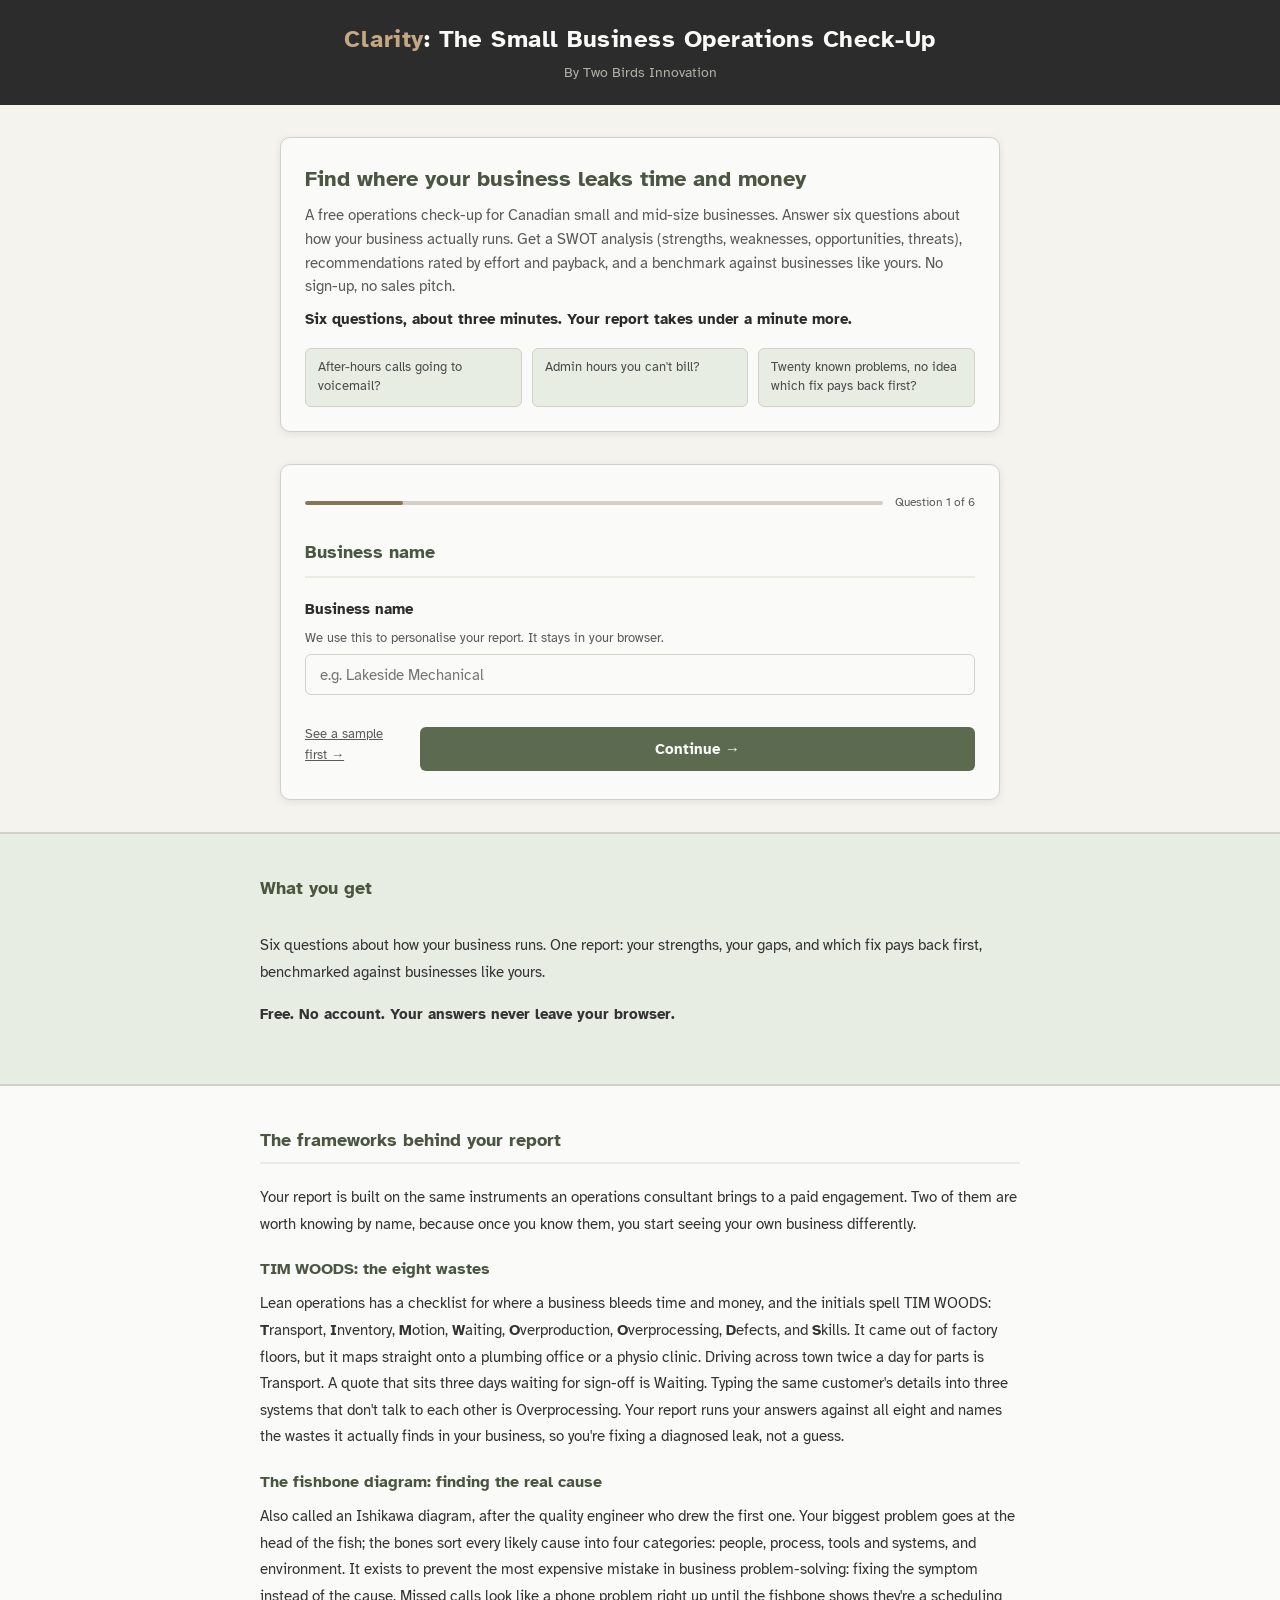
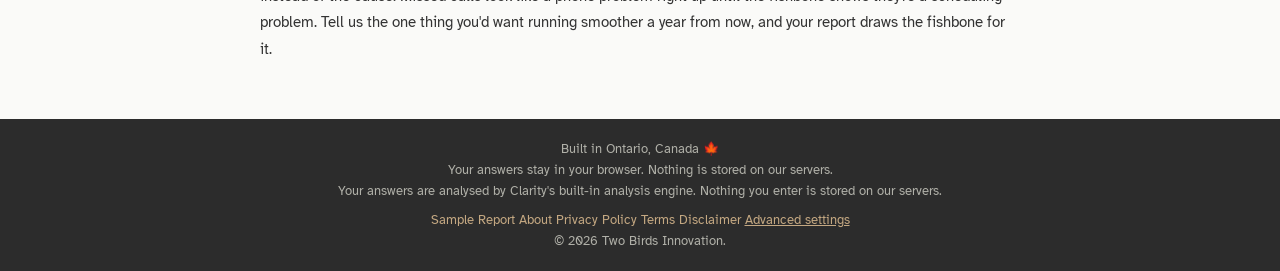
==== commit d1f76e27: "feat(clarity): TIM WOODS + fishbone framework explainers as top-of-funnel hook content New 'The fram" ====
--- a/index.html
+++ b/index.html
@@ -98,7 +98,7 @@
       --max-width: 760px;
     }
 
-    html { scroll-behavior: smooth; }
+    html { scroll-behavior: smooth; color-scheme: light; }
 
     body {
       font-family: 'Atkinson Hyperlegible', -apple-system, BlinkMacSystemFont, 'Segoe UI', Arial, sans-serif;
@@ -545,9 +545,14 @@
         </div>
         <div class="swot-grid" id="swotGrid"></div>
         <div class="recommendations" id="recommendations"></div>
+        <div class="effort-matrix" id="effortMatrix"></div>
         <div class="quick-wins" id="quickWins"></div>
         <div class="next-step" id="nextStep"></div>
         <div class="pipeda-note" id="pipedaNote" style="display:none"></div>
+        <div class="comp-landscape" id="competitiveLandscape"></div>
+        <div class="market-trends" id="marketTrends"></div>
+        <div class="tim-woods" id="timWoods"></div>
+        <div class="fishbone" id="fishbone"></div>
         <div id="benchmarkContextNote"></div>
         <div id="econContextPlaceholder" style="min-height:115px"></div>
         <div class="cta-card" id="ctaCard">
@@ -598,6 +603,21 @@
       <div class="why-built-content">
         <p>Six questions about how your business runs. One report: your strengths, your gaps, and which fix pays back first, benchmarked against businesses like yours.</p>
         <p style="margin-top:0.5rem;"><strong>Free. No account. Your answers never leave your browser.</strong></p>
+      </div>
+    </div>
+  </section>
+
+  <section class="why-built" id="frameworks" aria-labelledby="frameworksHeading" style="background:var(--white);">
+    <div class="why-built-inner">
+      <h2 id="frameworksHeading" style="font-size:1.1rem;">The frameworks behind your report</h2>
+      <div class="why-built-content">
+        <p>Your report is built on the same instruments an operations consultant brings to a paid engagement. Two of them are worth knowing by name, because once you know them, you start seeing your own business differently.</p>
+
+        <h3 style="font-size:0.98rem;font-weight:700;color:var(--olive-dark);margin:1.25rem 0 0.5rem;">TIM WOODS: the eight wastes</h3>
+        <p>Lean operations has a checklist for where a business bleeds time and money, and the initials spell TIM WOODS: <strong>T</strong>ransport, <strong>I</strong>nventory, <strong>M</strong>otion, <strong>W</strong>aiting, <strong>O</strong>verproduction, <strong>O</strong>verprocessing, <strong>D</strong>efects, and <strong>S</strong>kills. It came out of factory floors, but it maps straight onto a plumbing office or a physio clinic. Driving across town twice a day for parts is Transport. A quote that sits three days waiting for sign-off is Waiting. Typing the same customer's details into three systems that don't talk to each other is Overprocessing. Your report runs your answers against all eight and names the wastes it actually finds in your business, so you're fixing a diagnosed leak, not a guess.</p>
+
+        <h3 style="font-size:0.98rem;font-weight:700;color:var(--olive-dark);margin:1.25rem 0 0.5rem;">The fishbone diagram: finding the real cause</h3>
+        <p>Also called an Ishikawa diagram, after the quality engineer who drew the first one. Your biggest problem goes at the head of the fish; the bones sort every likely cause into four categories: people, process, tools and systems, and environment. It exists to prevent the most expensive mistake in business problem-solving: fixing the symptom instead of the cause. Missed calls look like a phone problem right up until the fishbone shows they're a scheduling problem. Tell us the one thing you'd want running smoother a year from now, and your report draws the fishbone for it.</p>
       </div>
     </div>
   </section>
@@ -667,5 +687,26 @@
       .catch(function () {}); // silent fail — card stays absent
   }());
   </script>
+  <!-- External-link affordance: visible arrow + screen-reader note on every new-tab link -->
+  <style>.new-tab-note{position:absolute;width:1px;height:1px;padding:0;margin:-1px;overflow:hidden;clip:rect(0 0 0 0);white-space:nowrap;border:0;}</style>
+  <script>
+  (function () {
+    function decorate(a) {
+      if (a.querySelector('.new-tab-note')) return;
+      var icon = document.createElement('span');
+      icon.setAttribute('aria-hidden', 'true');
+      icon.textContent = ' ↗';
+      var note = document.createElement('span');
+      note.className = 'new-tab-note';
+      note.textContent = ' (opens in a new tab)';
+      a.appendChild(icon);
+      a.appendChild(note);
+    }
+    /* clarity.js re-writes the Get-a-credential link text on provider change;
+       it calls this to restore the new-tab affordance. */
+    window.markNewTabLink = decorate;
+    document.querySelectorAll('a[target="_blank"]').forEach(decorate);
+  }());
+  </script>
 </body>
 </html>
--- a/clarity-deferred.css
+++ b/clarity-deferred.css
@@ -281,6 +281,216 @@
 }
 .next-step p { font-size: 0.92rem; }
 
+/* ── Effort vs. Payback Matrix ───────────────────────────── */
+.effort-matrix { margin-bottom: 1.75rem; }
+.effort-matrix:empty, .comp-landscape:empty, .market-trends:empty, .tim-woods:empty, .fishbone:empty { display: none; }
+.effort-matrix h3 {
+  font-size: 1rem;
+  color: var(--olive-dark);
+  margin-bottom: 0.75rem;
+  padding-bottom: 0.5rem;
+  border-bottom: 2px solid var(--olive-light);
+}
+.matrix-note { font-size: 0.82rem; color: var(--text-light); margin-bottom: 0.75rem; }
+.matrix-wrap {
+  display: grid;
+  grid-template-columns: auto 1fr;
+  grid-template-rows: 1fr auto;
+  gap: 0.35rem;
+  align-items: stretch;
+}
+.matrix-axis-y {
+  writing-mode: vertical-rl;
+  transform: rotate(180deg);
+  text-align: center;
+  font-size: 0.75rem;
+  font-weight: 600;
+  color: var(--charcoal-light);
+}
+.matrix-axis-x {
+  grid-column: 2;
+  text-align: center;
+  font-size: 0.75rem;
+  font-weight: 600;
+  color: var(--charcoal-light);
+}
+.matrix-plot {
+  position: relative;
+  aspect-ratio: 16 / 10;
+  display: grid;
+  grid-template-columns: 1fr 1fr;
+  grid-template-rows: 1fr 1fr;
+  border: 1px solid var(--border);
+  border-radius: 8px;
+  overflow: hidden;
+  background: var(--white);
+}
+.matrix-quad { padding: 0.45rem 0.6rem; }
+.matrix-quad span {
+  font-size: 0.7rem;
+  font-weight: 700;
+  letter-spacing: 0.04em;
+  text-transform: uppercase;
+  color: var(--charcoal-light);
+}
+.matrix-quad-tl { background: var(--olive-light); }
+.matrix-quad-tr { background: #EEF1ED; }
+.matrix-quad-bl { background: var(--cream); }
+.matrix-quad-br { background: #F2EDEA; }
+.matrix-dot {
+  position: absolute;
+  width: 28px;
+  height: 28px;
+  margin: -14px 0 0 -14px;
+  border-radius: 50%;
+  background: var(--olive);
+  color: var(--white);
+  display: flex;
+  align-items: center;
+  justify-content: center;
+  font-size: 0.8rem;
+  font-weight: 700;
+  border: 2px solid var(--white);
+  box-shadow: 0 1px 3px rgba(44, 44, 44, 0.3);
+}
+.matrix-legend {
+  list-style: none;
+  padding: 0;
+  margin: 0.75rem 0 0;
+  font-size: 0.86rem;
+  color: var(--text-light);
+}
+.matrix-legend li {
+  display: flex;
+  align-items: baseline;
+  gap: 0.5rem;
+  flex-wrap: wrap;
+  margin-bottom: 0.35rem;
+}
+.matrix-legend-num {
+  flex-shrink: 0;
+  width: 20px;
+  height: 20px;
+  align-self: center;
+  background: var(--olive);
+  color: var(--white);
+  border-radius: 50%;
+  display: inline-flex;
+  align-items: center;
+  justify-content: center;
+  font-size: 0.72rem;
+  font-weight: 700;
+}
+.matrix-legend-meta { font-size: 0.78rem; color: var(--charcoal-light); }
+
+/* ── Competitive Landscape ───────────────────────────────── */
+.comp-landscape {
+  padding: 1.25rem;
+  background: var(--white);
+  border: 1px solid var(--border);
+  border-left: 4px solid var(--olive);
+  border-radius: 8px;
+  margin-bottom: 1.75rem;
+}
+.comp-landscape h3 {
+  font-size: 1rem;
+  color: var(--olive-dark);
+  margin-bottom: 0.6rem;
+}
+.comp-landscape p { font-size: 0.9rem; color: var(--text); margin-bottom: 0.6rem; }
+.comp-pressures {
+  padding-left: 1.1rem;
+  margin: 0 0 0.75rem;
+  font-size: 0.88rem;
+  color: var(--text-light);
+}
+.comp-pressures li { margin-bottom: 0.3rem; }
+.comp-edge {
+  padding: 0.75rem 1rem;
+  background: var(--olive-light);
+  border-radius: 6px;
+  font-size: 0.88rem;
+}
+.comp-edge strong { color: var(--olive-dark); }
+.synth-note {
+  font-size: 0.76rem;
+  color: var(--charcoal-light);
+  margin: 0.5rem 0 0;
+}
+
+/* ── Market Trends ───────────────────────────────────────── */
+.market-trends { margin-bottom: 1.75rem; }
+.market-trends h3 {
+  font-size: 1rem;
+  color: var(--olive-dark);
+  margin-bottom: 0.75rem;
+  padding-bottom: 0.5rem;
+  border-bottom: 2px solid var(--olive-light);
+}
+.trend-card {
+  padding: 0.85rem 1rem;
+  background: var(--cream);
+  border: 1px solid var(--border);
+  border-radius: 8px;
+  margin-bottom: 0.6rem;
+}
+.trend-card h4 { font-size: 0.9rem; color: var(--charcoal); margin-bottom: 0.25rem; }
+.trend-card p { font-size: 0.86rem; color: var(--text-light); margin: 0; line-height: 1.5; }
+
+/* ── TIM WOODS Waste Scan ─────────────────────────────────── */
+.tim-woods { margin-bottom: 1.75rem; }
+.tim-woods h3 {
+  font-size: 1rem;
+  color: var(--olive-dark);
+  margin-bottom: 0.75rem;
+  padding-bottom: 0.5rem;
+  border-bottom: 2px solid var(--olive-light);
+}
+.waste-grid {
+  display: grid;
+  grid-template-columns: repeat(auto-fit, minmax(200px, 1fr));
+  gap: 0.6rem;
+}
+.waste-card {
+  padding: 0.85rem 1rem;
+  background: var(--cream);
+  border: 1px solid var(--border);
+  border-radius: 8px;
+}
+.waste-card h4 { font-size: 0.9rem; color: var(--charcoal); margin-bottom: 0.25rem; }
+.waste-card p { font-size: 0.86rem; color: var(--text-light); margin: 0; line-height: 1.5; }
+
+/* ── Fishbone (Ishikawa) Root-Cause Breakdown ────────────── */
+.fishbone {
+  padding: 1.25rem;
+  background: var(--white);
+  border: 1px solid var(--border);
+  border-left: 4px solid var(--olive);
+  border-radius: 8px;
+  margin-bottom: 1.75rem;
+}
+.fishbone h3 {
+  font-size: 1rem;
+  color: var(--olive-dark);
+  margin-bottom: 0.6rem;
+}
+.fishbone-problem { font-size: 0.9rem; color: var(--text); margin-bottom: 0.75rem; }
+.fishbone-problem strong { color: var(--olive-dark); }
+.fishbone-grid {
+  display: grid;
+  grid-template-columns: repeat(auto-fit, minmax(200px, 1fr));
+  gap: 0.6rem;
+  margin-bottom: 0.6rem;
+}
+.fishbone-branch {
+  padding: 0.75rem 0.9rem;
+  background: var(--cream);
+  border: 1px solid var(--border);
+  border-radius: 6px;
+}
+.fishbone-branch h4 { font-size: 0.82rem; color: var(--olive-dark); margin-bottom: 0.25rem; }
+.fishbone-branch p { font-size: 0.86rem; color: var(--text-light); margin: 0; line-height: 1.5; }
+
 /* ── Consultation CTA ────────────────────────────────────── */
 .cta-card {
   padding: 1.5rem;
@@ -361,6 +571,8 @@
   .results-header { background: #333 !important; -webkit-print-color-adjust: exact; print-color-adjust: exact; }
   .swot-card { -webkit-print-color-adjust: exact; print-color-adjust: exact; }
   .qw-card { -webkit-print-color-adjust: exact; print-color-adjust: exact; }
+  .matrix-quad, .matrix-dot, .matrix-legend-num, .comp-edge, .trend-card { -webkit-print-color-adjust: exact; print-color-adjust: exact; }
+  .waste-card, .fishbone-branch { -webkit-print-color-adjust: exact; print-color-adjust: exact; }
   .badge { -webkit-print-color-adjust: exact; print-color-adjust: exact; }
   body { background: #fff; }
   main { max-width: 100%; padding: 0; }
--- a/clarity-deferred.css
+++ b/clarity-deferred.css
@@ -281,6 +281,216 @@
 }
 .next-step p { font-size: 0.92rem; }
 
+/* ── Effort vs. Payback Matrix ───────────────────────────── */
+.effort-matrix { margin-bottom: 1.75rem; }
+.effort-matrix:empty, .comp-landscape:empty, .market-trends:empty, .tim-woods:empty, .fishbone:empty { display: none; }
+.effort-matrix h3 {
+  font-size: 1rem;
+  color: var(--olive-dark);
+  margin-bottom: 0.75rem;
+  padding-bottom: 0.5rem;
+  border-bottom: 2px solid var(--olive-light);
+}
+.matrix-note { font-size: 0.82rem; color: var(--text-light); margin-bottom: 0.75rem; }
+.matrix-wrap {
+  display: grid;
+  grid-template-columns: auto 1fr;
+  grid-template-rows: 1fr auto;
+  gap: 0.35rem;
+  align-items: stretch;
+}
+.matrix-axis-y {
+  writing-mode: vertical-rl;
+  transform: rotate(180deg);
+  text-align: center;
+  font-size: 0.75rem;
+  font-weight: 600;
+  color: var(--charcoal-light);
+}
+.matrix-axis-x {
+  grid-column: 2;
+  text-align: center;
+  font-size: 0.75rem;
+  font-weight: 600;
+  color: var(--charcoal-light);
+}
+.matrix-plot {
+  position: relative;
+  aspect-ratio: 16 / 10;
+  display: grid;
+  grid-template-columns: 1fr 1fr;
+  grid-template-rows: 1fr 1fr;
+  border: 1px solid var(--border);
+  border-radius: 8px;
+  overflow: hidden;
+  background: var(--white);
+}
+.matrix-quad { padding: 0.45rem 0.6rem; }
+.matrix-quad span {
+  font-size: 0.7rem;
+  font-weight: 700;
+  letter-spacing: 0.04em;
+  text-transform: uppercase;
+  color: var(--charcoal-light);
+}
+.matrix-quad-tl { background: var(--olive-light); }
+.matrix-quad-tr { background: #EEF1ED; }
+.matrix-quad-bl { background: var(--cream); }
+.matrix-quad-br { background: #F2EDEA; }
+.matrix-dot {
+  position: absolute;
+  width: 28px;
+  height: 28px;
+  margin: -14px 0 0 -14px;
+  border-radius: 50%;
+  background: var(--olive);
+  color: var(--white);
+  display: flex;
+  align-items: center;
+  justify-content: center;
+  font-size: 0.8rem;
+  font-weight: 700;
+  border: 2px solid var(--white);
+  box-shadow: 0 1px 3px rgba(44, 44, 44, 0.3);
+}
+.matrix-legend {
+  list-style: none;
+  padding: 0;
+  margin: 0.75rem 0 0;
+  font-size: 0.86rem;
+  color: var(--text-light);
+}
+.matrix-legend li {
+  display: flex;
+  align-items: baseline;
+  gap: 0.5rem;
+  flex-wrap: wrap;
+  margin-bottom: 0.35rem;
+}
+.matrix-legend-num {
+  flex-shrink: 0;
+  width: 20px;
+  height: 20px;
+  align-self: center;
+  background: var(--olive);
+  color: var(--white);
+  border-radius: 50%;
+  display: inline-flex;
+  align-items: center;
+  justify-content: center;
+  font-size: 0.72rem;
+  font-weight: 700;
+}
+.matrix-legend-meta { font-size: 0.78rem; color: var(--charcoal-light); }
+
+/* ── Competitive Landscape ───────────────────────────────── */
+.comp-landscape {
+  padding: 1.25rem;
+  background: var(--white);
+  border: 1px solid var(--border);
+  border-left: 4px solid var(--olive);
+  border-radius: 8px;
+  margin-bottom: 1.75rem;
+}
+.comp-landscape h3 {
+  font-size: 1rem;
+  color: var(--olive-dark);
+  margin-bottom: 0.6rem;
+}
+.comp-landscape p { font-size: 0.9rem; color: var(--text); margin-bottom: 0.6rem; }
+.comp-pressures {
+  padding-left: 1.1rem;
+  margin: 0 0 0.75rem;
+  font-size: 0.88rem;
+  color: var(--text-light);
+}
+.comp-pressures li { margin-bottom: 0.3rem; }
+.comp-edge {
+  padding: 0.75rem 1rem;
+  background: var(--olive-light);
+  border-radius: 6px;
+  font-size: 0.88rem;
+}
+.comp-edge strong { color: var(--olive-dark); }
+.synth-note {
+  font-size: 0.76rem;
+  color: var(--charcoal-light);
+  margin: 0.5rem 0 0;
+}
+
+/* ── Market Trends ───────────────────────────────────────── */
+.market-trends { margin-bottom: 1.75rem; }
+.market-trends h3 {
+  font-size: 1rem;
+  color: var(--olive-dark);
+  margin-bottom: 0.75rem;
+  padding-bottom: 0.5rem;
+  border-bottom: 2px solid var(--olive-light);
+}
+.trend-card {
+  padding: 0.85rem 1rem;
+  background: var(--cream);
+  border: 1px solid var(--border);
+  border-radius: 8px;
+  margin-bottom: 0.6rem;
+}
+.trend-card h4 { font-size: 0.9rem; color: var(--charcoal); margin-bottom: 0.25rem; }
+.trend-card p { font-size: 0.86rem; color: var(--text-light); margin: 0; line-height: 1.5; }
+
+/* ── TIM WOODS Waste Scan ─────────────────────────────────── */
+.tim-woods { margin-bottom: 1.75rem; }
+.tim-woods h3 {
+  font-size: 1rem;
+  color: var(--olive-dark);
+  margin-bottom: 0.75rem;
+  padding-bottom: 0.5rem;
+  border-bottom: 2px solid var(--olive-light);
+}
+.waste-grid {
+  display: grid;
+  grid-template-columns: repeat(auto-fit, minmax(200px, 1fr));
+  gap: 0.6rem;
+}
+.waste-card {
+  padding: 0.85rem 1rem;
+  background: var(--cream);
+  border: 1px solid var(--border);
+  border-radius: 8px;
+}
+.waste-card h4 { font-size: 0.9rem; color: var(--charcoal); margin-bottom: 0.25rem; }
+.waste-card p { font-size: 0.86rem; color: var(--text-light); margin: 0; line-height: 1.5; }
+
+/* ── Fishbone (Ishikawa) Root-Cause Breakdown ────────────── */
+.fishbone {
+  padding: 1.25rem;
+  background: var(--white);
+  border: 1px solid var(--border);
+  border-left: 4px solid var(--olive);
+  border-radius: 8px;
+  margin-bottom: 1.75rem;
+}
+.fishbone h3 {
+  font-size: 1rem;
+  color: var(--olive-dark);
+  margin-bottom: 0.6rem;
+}
+.fishbone-problem { font-size: 0.9rem; color: var(--text); margin-bottom: 0.75rem; }
+.fishbone-problem strong { color: var(--olive-dark); }
+.fishbone-grid {
+  display: grid;
+  grid-template-columns: repeat(auto-fit, minmax(200px, 1fr));
+  gap: 0.6rem;
+  margin-bottom: 0.6rem;
+}
+.fishbone-branch {
+  padding: 0.75rem 0.9rem;
+  background: var(--cream);
+  border: 1px solid var(--border);
+  border-radius: 6px;
+}
+.fishbone-branch h4 { font-size: 0.82rem; color: var(--olive-dark); margin-bottom: 0.25rem; }
+.fishbone-branch p { font-size: 0.86rem; color: var(--text-light); margin: 0; line-height: 1.5; }
+
 /* ── Consultation CTA ────────────────────────────────────── */
 .cta-card {
   padding: 1.5rem;
@@ -361,6 +571,8 @@
   .results-header { background: #333 !important; -webkit-print-color-adjust: exact; print-color-adjust: exact; }
   .swot-card { -webkit-print-color-adjust: exact; print-color-adjust: exact; }
   .qw-card { -webkit-print-color-adjust: exact; print-color-adjust: exact; }
+  .matrix-quad, .matrix-dot, .matrix-legend-num, .comp-edge, .trend-card { -webkit-print-color-adjust: exact; print-color-adjust: exact; }
+  .waste-card, .fishbone-branch { -webkit-print-color-adjust: exact; print-color-adjust: exact; }
   .badge { -webkit-print-color-adjust: exact; print-color-adjust: exact; }
   body { background: #fff; }
   main { max-width: 100%; padding: 0; }
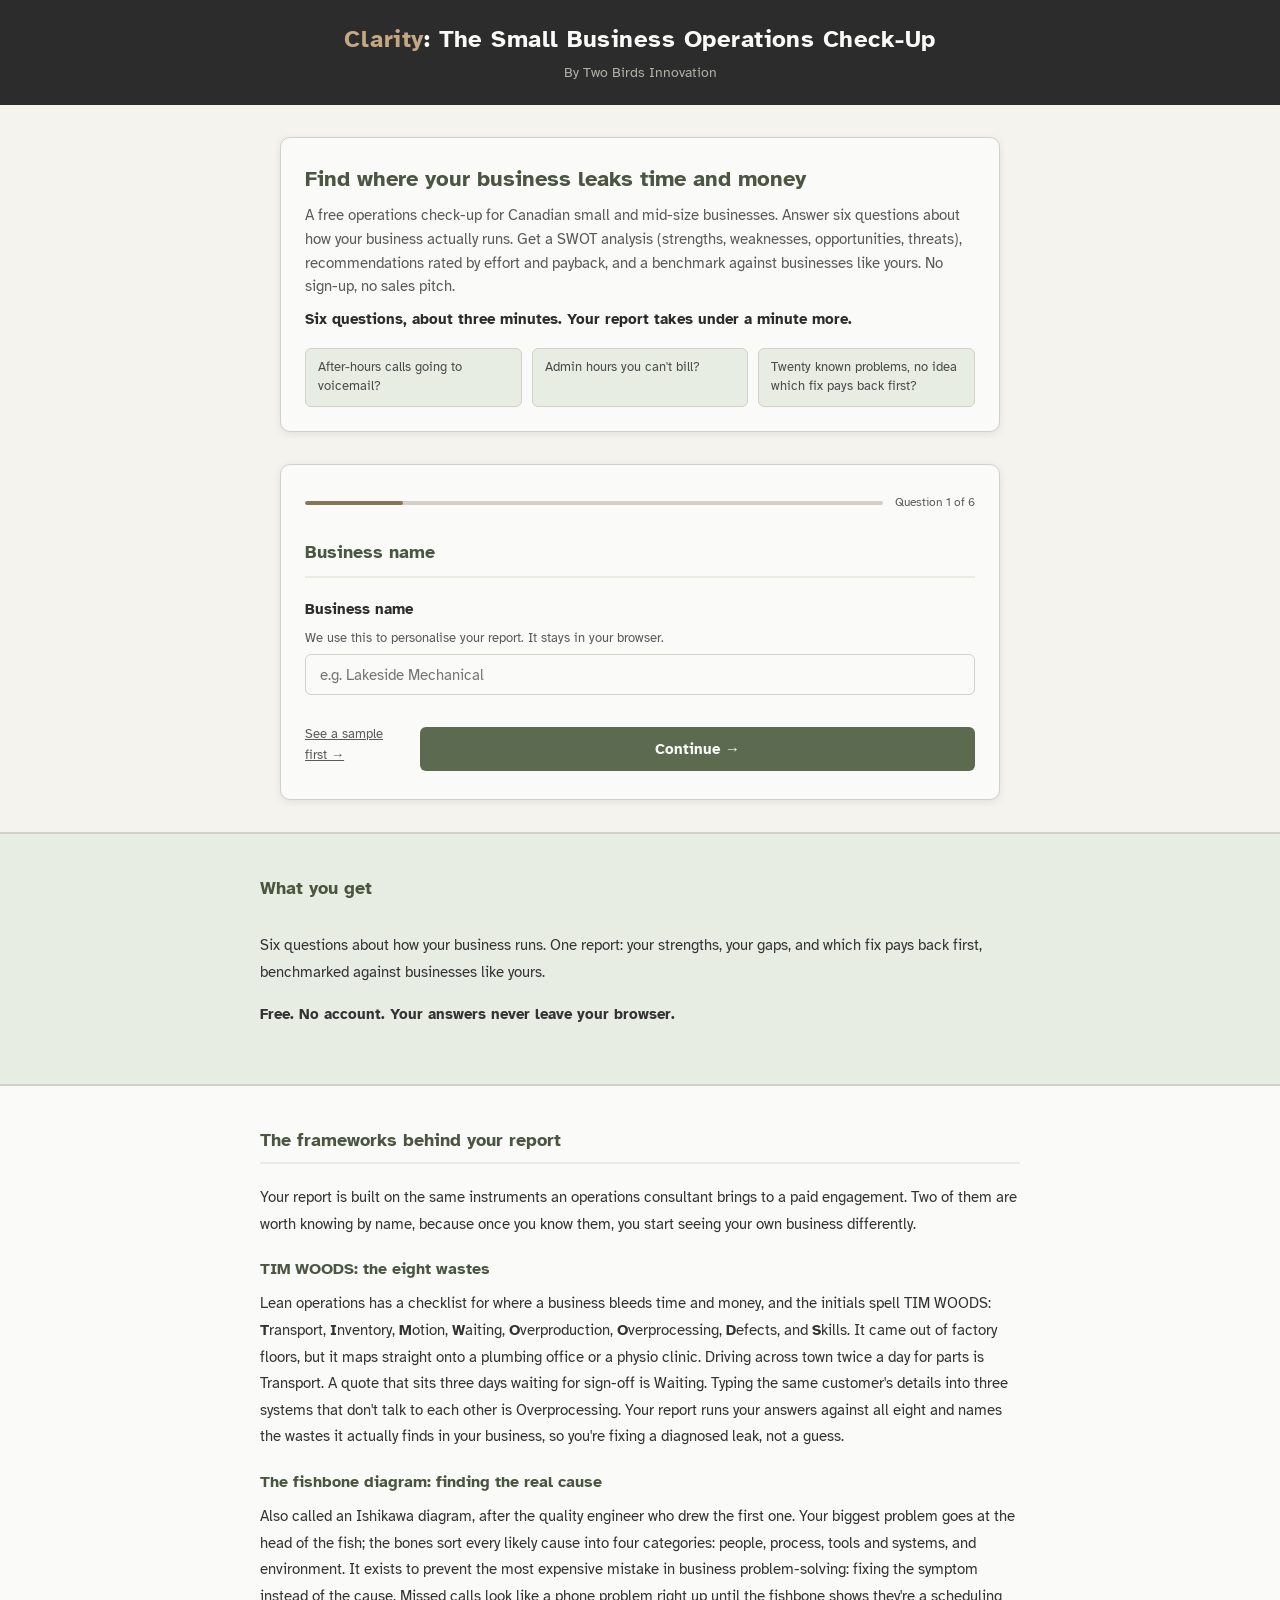
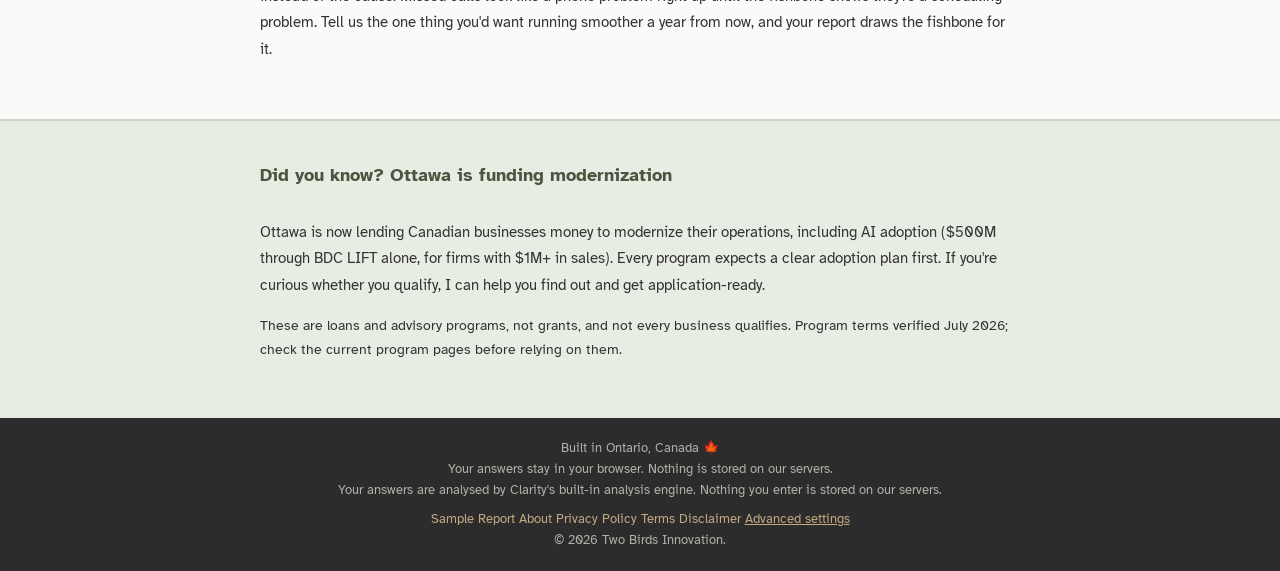
==== commit f985d0aa: "feat(clarity): STAGED AI-for-All awareness strip (short variant) -- NOT for live until Aaron UX glan" ====
--- a/index.html
+++ b/index.html
@@ -622,6 +622,25 @@
     </div>
   </section>
 
+  <!-- STAGED-FOR-AARON (2026-07-17, S-AIFORALL-POSITIONING-CONTENT-001 buildout):
+       AI-for-All awareness strip. Short variant ONLY, per the staged recommendation
+       (hal-stack/content-staging/ai-for-all/00-placement-and-signoff.md): the Clarity
+       v3 funnel is deliberately AI-word-free, so a full AI-funding section would cut
+       against it; this keeps a single subordinate-clause mention. Placement: last
+       content section, above the footer -- never near the diagnostic funnel.
+       DO NOT merge to master / deploy live until Aaron's UX glance (product gate).
+       Copy: 01-teaser-content-asset.md section 3 (short variant, voice-checked);
+       program facts: hal-stack/strategy/ai-for-all-grant-fit-2026-07-17.md (verified 2026-07-17). -->
+  <section class="why-built" id="modernization-financing" aria-labelledby="modFinHeading">
+    <div class="why-built-inner">
+      <h2 id="modFinHeading" style="font-size:1.1rem;">Did you know? Ottawa is funding modernization</h2>
+      <div class="why-built-content">
+        <p>Ottawa is now lending Canadian businesses money to modernize their operations, including AI adoption ($500M through BDC LIFT alone, for firms with $1M+ in sales). Every program expects a clear adoption plan first. If you're curious whether you qualify, I can help you find out and get application-ready.</p>
+        <p style="margin-top:0.5rem;font-size:0.85rem;">These are loans and advisory programs, not grants, and not every business qualifies. Program terms verified July 2026; check the current program pages before relying on them.</p>
+      </div>
+    </div>
+  </section>
+
   <footer class="site-footer" role="contentinfo">
     <p>Built in Ontario, Canada <span aria-hidden="true">🍁</span></p>
     <p>Your answers stay in your browser. Nothing is stored on our servers.</p>
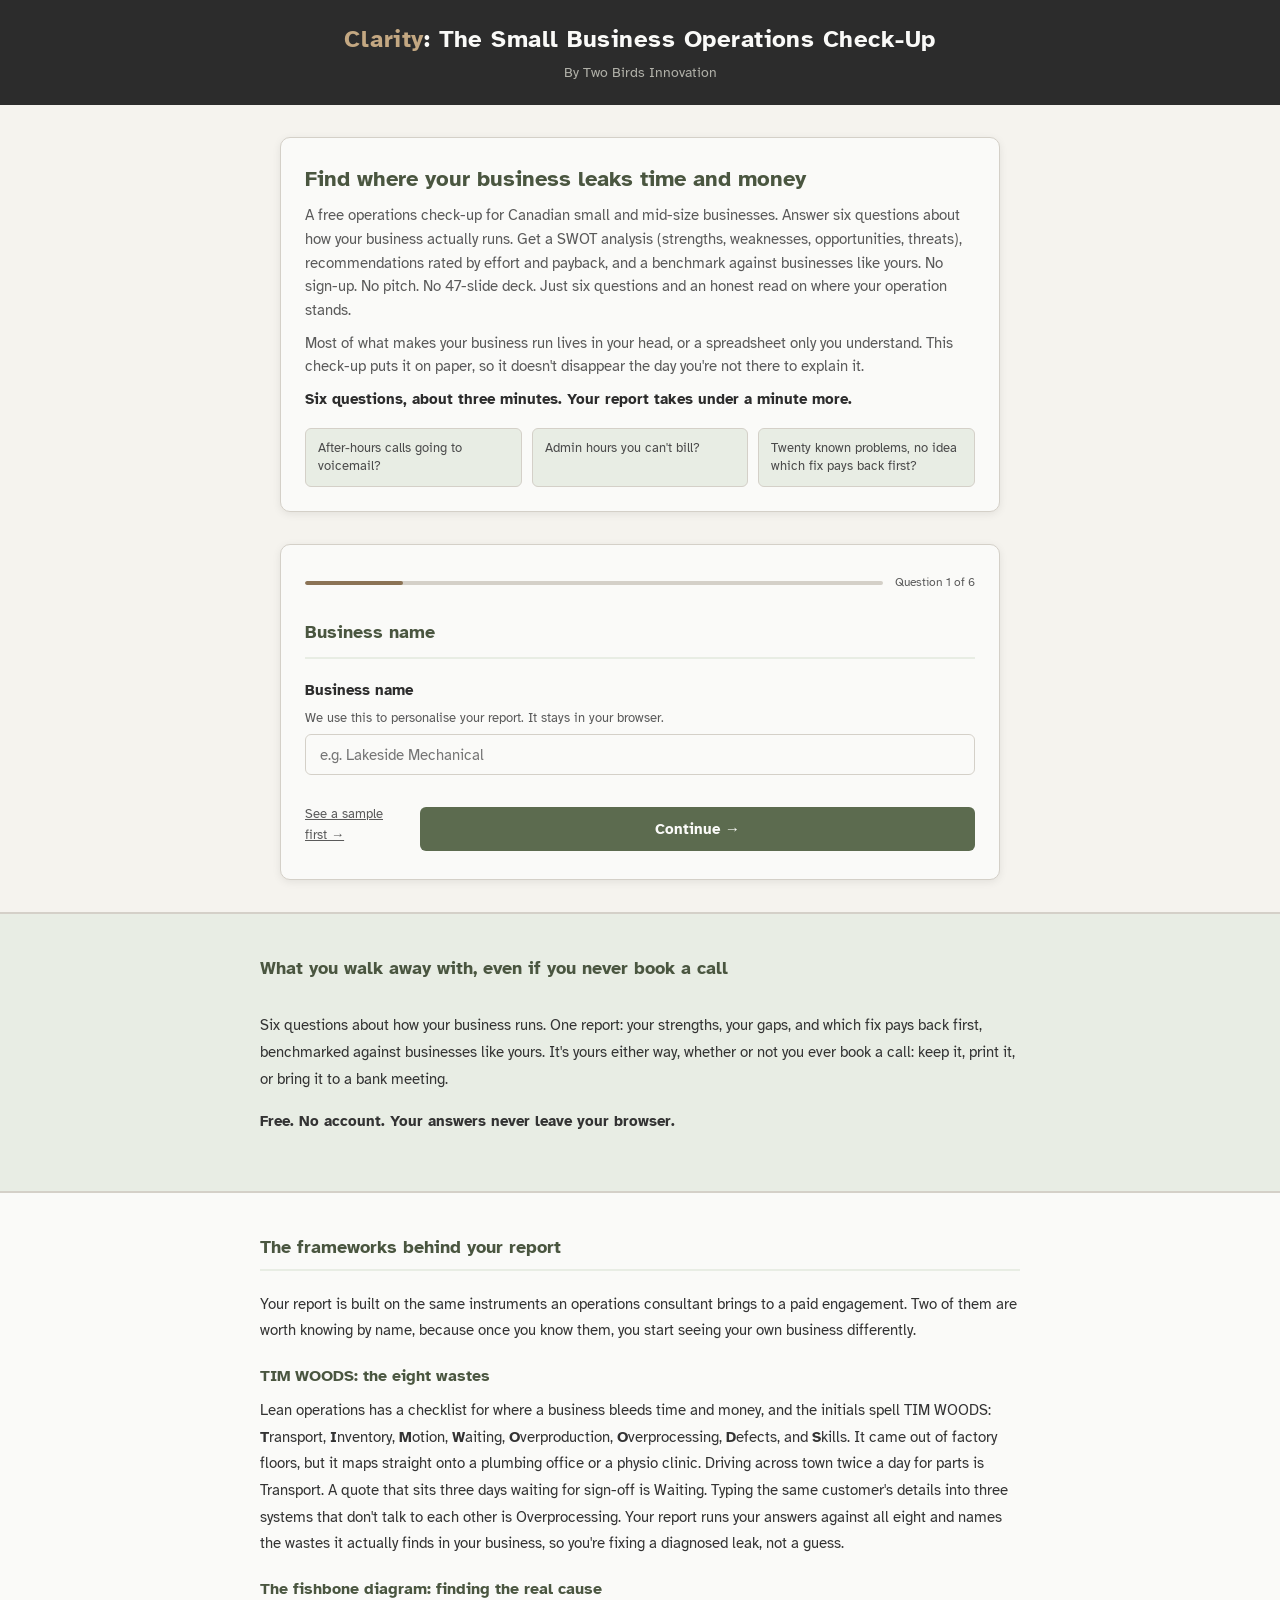
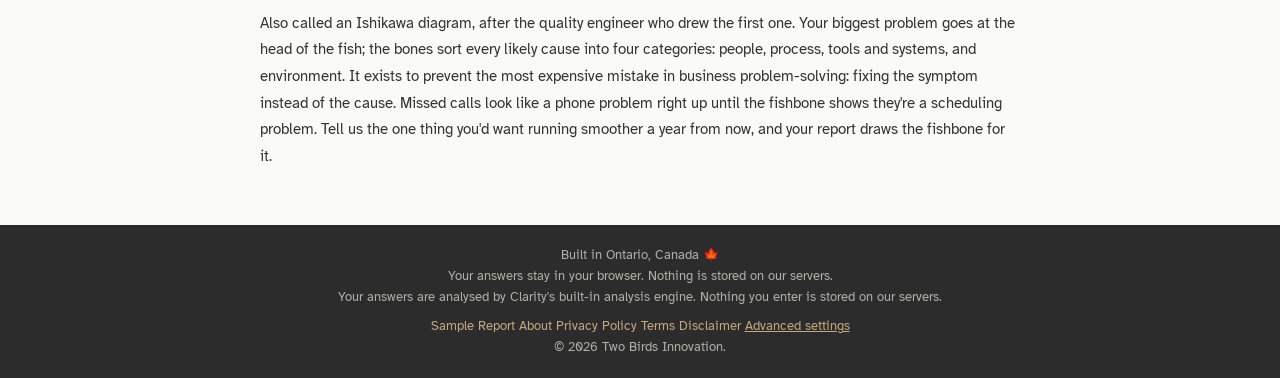
==== commit 9dbd0b29: "copy: apply Evormore positioning §4b recommendations to hero and What-you-get section Implements 4 o" ====
--- a/index.html
+++ b/index.html
@@ -477,7 +477,8 @@
     <!-- ── Intro / Hero ──────────────────────── -->
     <div class="intro active" id="introSection">
       <h2>Find where your business leaks time and money</h2>
-      <p>A free operations check-up for Canadian small and mid-size businesses. Answer six questions about how your business actually runs. Get a SWOT analysis (strengths, weaknesses, opportunities, threats), recommendations rated by effort and payback, and a benchmark against businesses like yours. No sign-up, no sales pitch.</p>
+      <p>A free operations check-up for Canadian small and mid-size businesses. Answer six questions about how your business actually runs. Get a SWOT analysis (strengths, weaknesses, opportunities, threats), recommendations rated by effort and payback, and a benchmark against businesses like yours. No sign-up. No pitch. No 47-slide deck. Just six questions and an honest read on where your operation stands.</p>
+      <p style="margin-top:0.6rem;">Most of what makes your business run lives in your head, or a spreadsheet only you understand. This check-up puts it on paper, so it doesn't disappear the day you're not there to explain it.</p>
       <p style="margin-top:0.6rem;font-weight:600;color:var(--charcoal);">Six questions, about three minutes. Your report takes under a minute more.</p>
       <div class="symptom-strip" aria-label="Common symptoms Clarity finds">
         <div class="symptom-card">After-hours calls going to voicemail?</div>
@@ -599,9 +600,9 @@
 
   <section class="why-built" id="why-built" aria-labelledby="whyBuiltHeading">
     <div class="why-built-inner">
-      <h2 id="whyBuiltHeading" style="font-size:1.1rem;">What you get</h2>
+      <h2 id="whyBuiltHeading" style="font-size:1.1rem;">What you walk away with, even if you never book a call</h2>
       <div class="why-built-content">
-        <p>Six questions about how your business runs. One report: your strengths, your gaps, and which fix pays back first, benchmarked against businesses like yours.</p>
+        <p>Six questions about how your business runs. One report: your strengths, your gaps, and which fix pays back first, benchmarked against businesses like yours. It's yours either way, whether or not you ever book a call: keep it, print it, or bring it to a bank meeting.</p>
         <p style="margin-top:0.5rem;"><strong>Free. No account. Your answers never leave your browser.</strong></p>
       </div>
     </div>
@@ -618,25 +619,6 @@
 
         <h3 style="font-size:0.98rem;font-weight:700;color:var(--olive-dark);margin:1.25rem 0 0.5rem;">The fishbone diagram: finding the real cause</h3>
         <p>Also called an Ishikawa diagram, after the quality engineer who drew the first one. Your biggest problem goes at the head of the fish; the bones sort every likely cause into four categories: people, process, tools and systems, and environment. It exists to prevent the most expensive mistake in business problem-solving: fixing the symptom instead of the cause. Missed calls look like a phone problem right up until the fishbone shows they're a scheduling problem. Tell us the one thing you'd want running smoother a year from now, and your report draws the fishbone for it.</p>
-      </div>
-    </div>
-  </section>
-
-  <!-- STAGED-FOR-AARON (2026-07-17, S-AIFORALL-POSITIONING-CONTENT-001 buildout):
-       AI-for-All awareness strip. Short variant ONLY, per the staged recommendation
-       (hal-stack/content-staging/ai-for-all/00-placement-and-signoff.md): the Clarity
-       v3 funnel is deliberately AI-word-free, so a full AI-funding section would cut
-       against it; this keeps a single subordinate-clause mention. Placement: last
-       content section, above the footer -- never near the diagnostic funnel.
-       DO NOT merge to master / deploy live until Aaron's UX glance (product gate).
-       Copy: 01-teaser-content-asset.md section 3 (short variant, voice-checked);
-       program facts: hal-stack/strategy/ai-for-all-grant-fit-2026-07-17.md (verified 2026-07-17). -->
-  <section class="why-built" id="modernization-financing" aria-labelledby="modFinHeading">
-    <div class="why-built-inner">
-      <h2 id="modFinHeading" style="font-size:1.1rem;">Did you know? Ottawa is funding modernization</h2>
-      <div class="why-built-content">
-        <p>Ottawa is now lending Canadian businesses money to modernize their operations, including AI adoption ($500M through BDC LIFT alone, for firms with $1M+ in sales). Every program expects a clear adoption plan first. If you're curious whether you qualify, I can help you find out and get application-ready.</p>
-        <p style="margin-top:0.5rem;font-size:0.85rem;">These are loans and advisory programs, not grants, and not every business qualifies. Program terms verified July 2026; check the current program pages before relying on them.</p>
       </div>
     </div>
   </section>
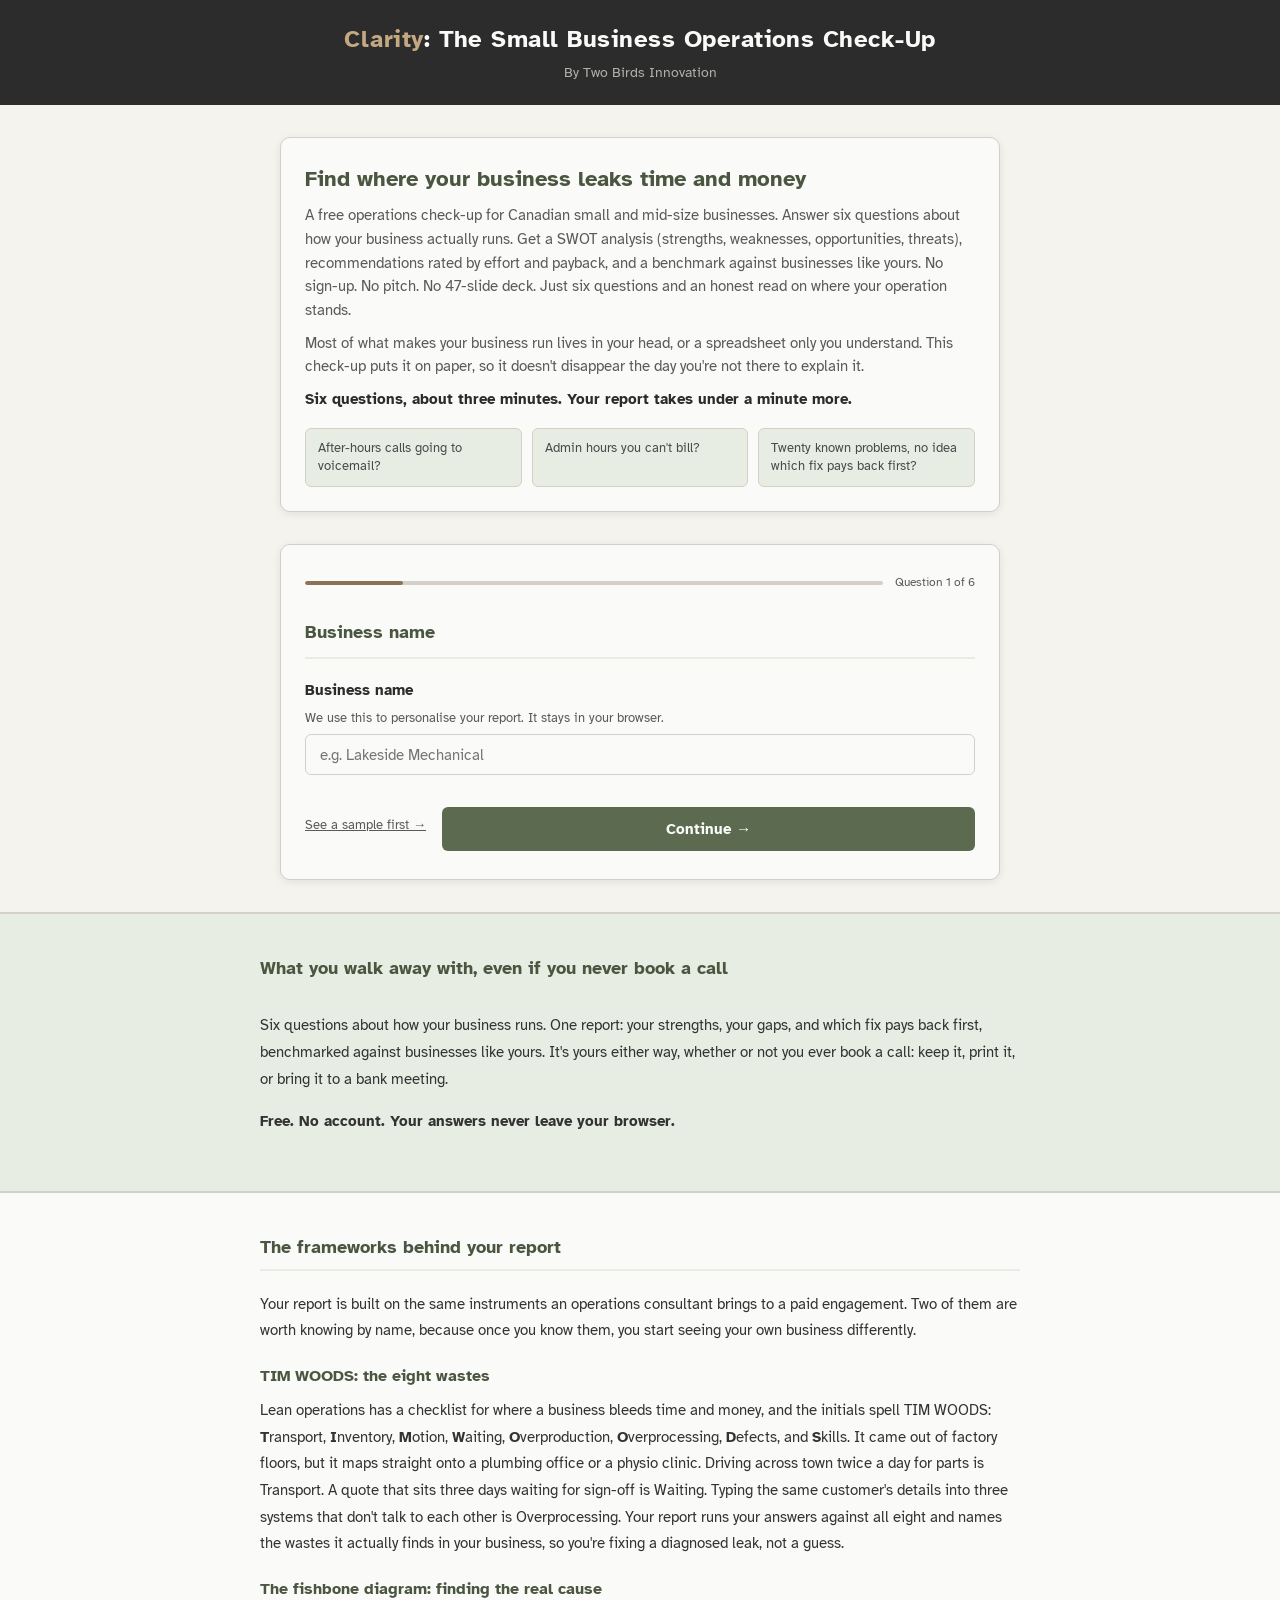
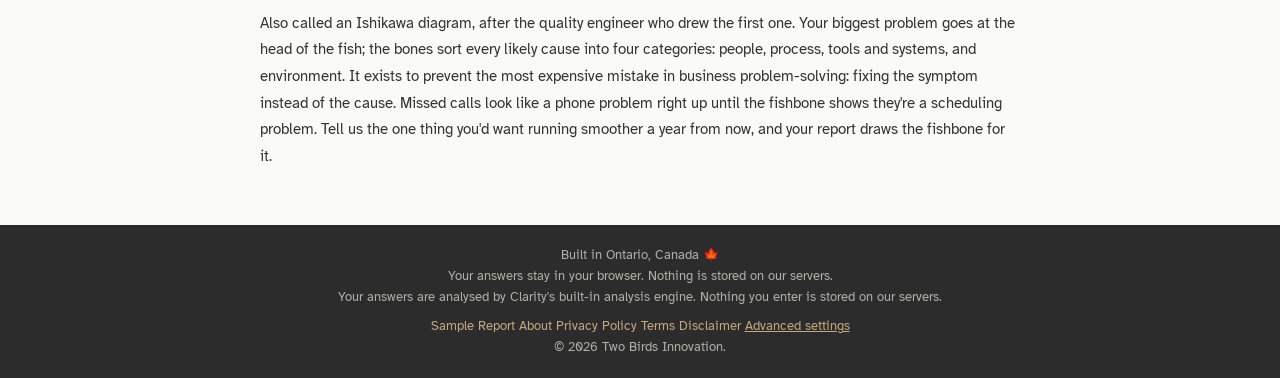
==== commit dcfb1e94: "fix(craft): stop 'See a sample first' link wrapping beside Continue (white-space:nowrap; S-FABLE-REV" ====
--- a/index.html
+++ b/index.html
@@ -504,7 +504,7 @@
           <input type="text" id="businessName" placeholder="e.g. Lakeside Mechanical" autocomplete="organization">
         </div>
         <div class="step-nav">
-          <a href="#" id="showSampleBtn2" style="font-size:0.82rem;color:var(--text-light);align-self:center;">See a sample first &rarr;</a>
+          <a href="#" id="showSampleBtn2" style="font-size:0.82rem;color:var(--text-light);align-self:center;white-space:nowrap;">See a sample first &rarr;</a>
           <button type="button" class="btn btn-primary next-btn" data-next="2">Continue &rarr;</button>
         </div>
       </div>
@@ -635,7 +635,7 @@
       <a href="disclaimer.html" class="footer-link-btn" style="text-decoration:none;">Disclaimer</a>
       <button type="button" id="resetKeyLink" class="footer-link-btn">Advanced settings</button>
     </div>
-    <p>&copy; 2026 Two Birds Innovation.</p>
+    <p>&copy; <span id="copyright-year">2026</span> Two Birds Innovation.</p>
   </footer>
 
   <script src="llm-provider.js" defer></script>
@@ -709,5 +709,6 @@
     document.querySelectorAll('a[target="_blank"]').forEach(decorate);
   }());
   </script>
+<script>document.getElementById('copyright-year').textContent = new Date().getFullYear();</script>
 </body>
 </html>
--- a/clarity-deferred.css
+++ b/clarity-deferred.css
@@ -141,7 +141,11 @@
 .swot-s { background: var(--olive-light); border: 1px solid #A8BA9E; }
 .swot-s h3 { color: var(--olive-dark); }
 .swot-w { background: var(--cream); border: 1px solid var(--accent-light); }
-.swot-w h3 { color: var(--accent); }
+/* --accent (#8B7355) on --cream (#F5F3EE) measures 4.05:1, failing WCAG AA
+   4.5:1 for this 0.95rem heading (below the large-text threshold even bold).
+   Darkened for this heading only -- known-audit-issue P1 SWOT card colours,
+   S-PORTFOLIO-EXTERNAL-AUDIT-RESUME-001, 2026-08-24. Measures 5.24:1. */
+.swot-w h3 { color: #766248; }
 .swot-o { background: #EEF1ED; border: 1px solid #B5C4AF; }
 .swot-o h3 { color: #3D5232; }
 .swot-t { background: #F2EDEA; border: 1px solid #D4B99A; }
--- a/clarity-deferred.css
+++ b/clarity-deferred.css
@@ -141,7 +141,11 @@
 .swot-s { background: var(--olive-light); border: 1px solid #A8BA9E; }
 .swot-s h3 { color: var(--olive-dark); }
 .swot-w { background: var(--cream); border: 1px solid var(--accent-light); }
-.swot-w h3 { color: var(--accent); }
+/* --accent (#8B7355) on --cream (#F5F3EE) measures 4.05:1, failing WCAG AA
+   4.5:1 for this 0.95rem heading (below the large-text threshold even bold).
+   Darkened for this heading only -- known-audit-issue P1 SWOT card colours,
+   S-PORTFOLIO-EXTERNAL-AUDIT-RESUME-001, 2026-08-24. Measures 5.24:1. */
+.swot-w h3 { color: #766248; }
 .swot-o { background: #EEF1ED; border: 1px solid #B5C4AF; }
 .swot-o h3 { color: #3D5232; }
 .swot-t { background: #F2EDEA; border: 1px solid #D4B99A; }
